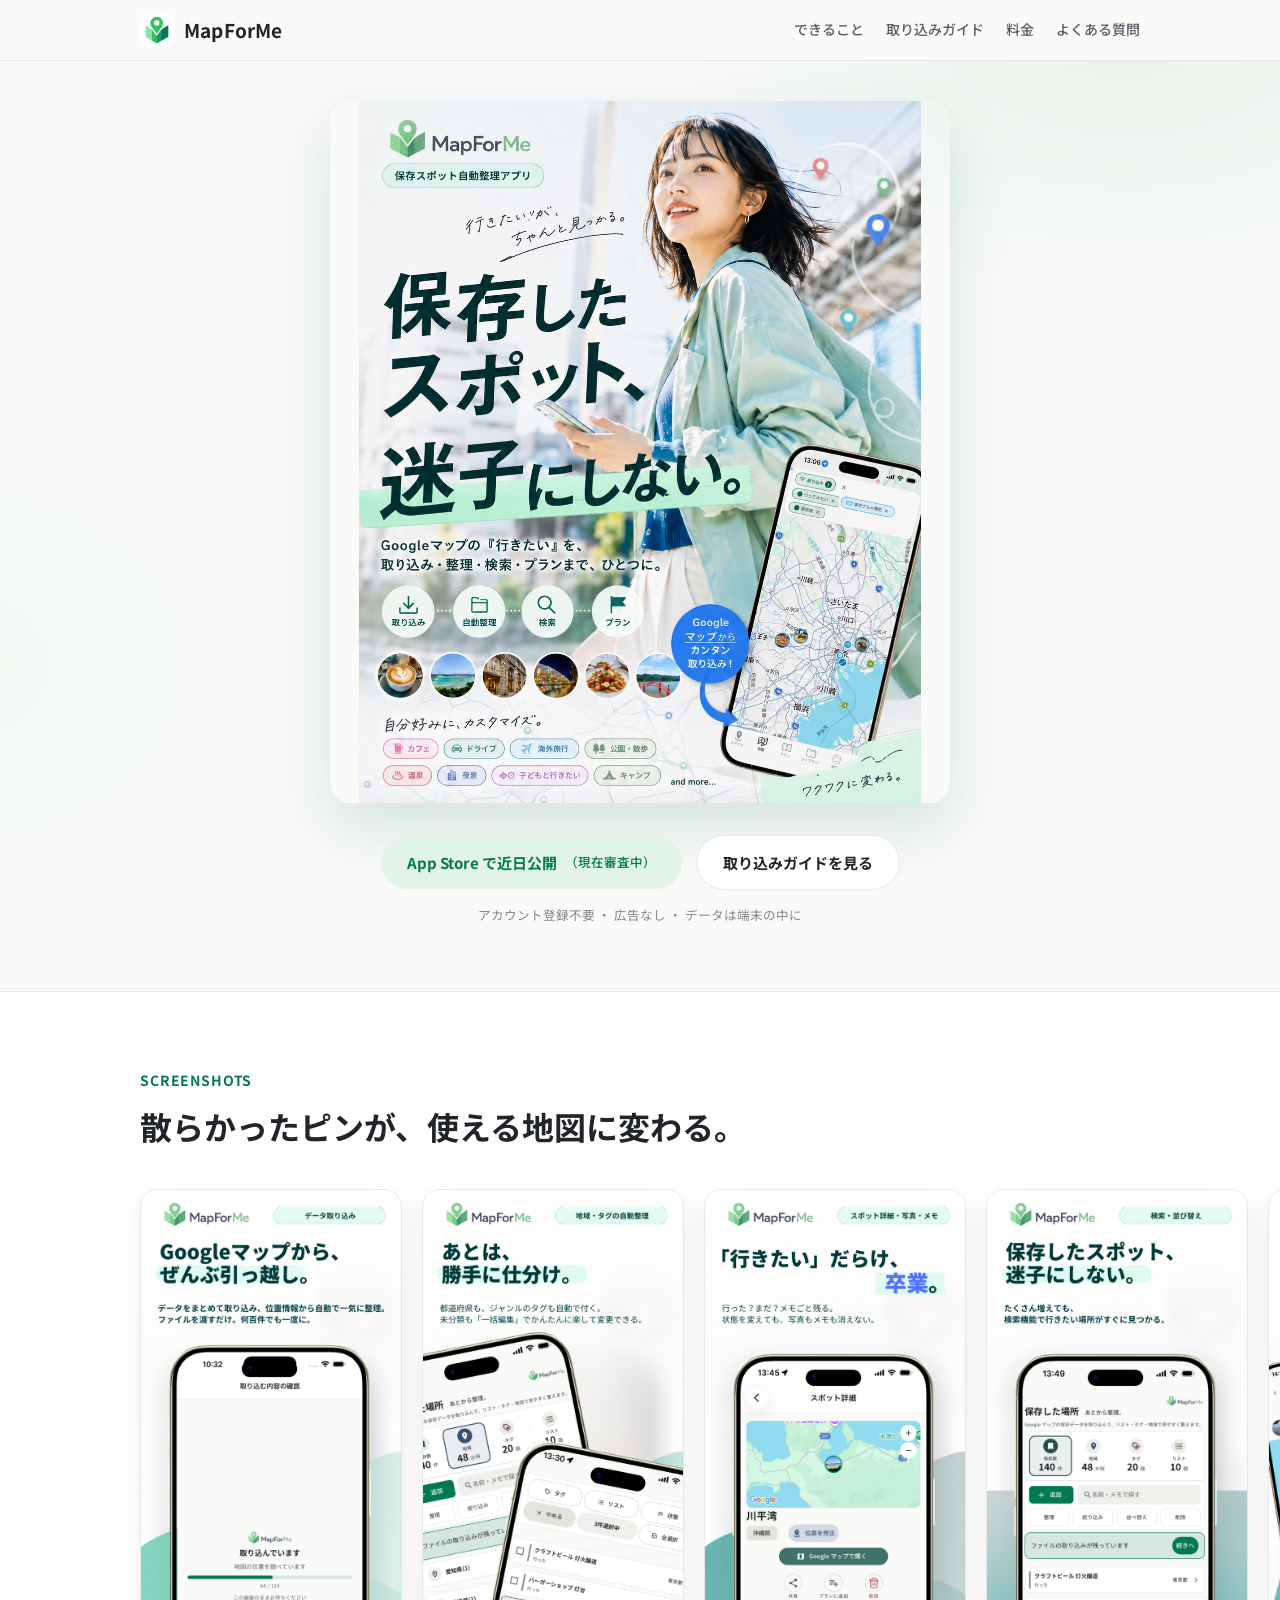
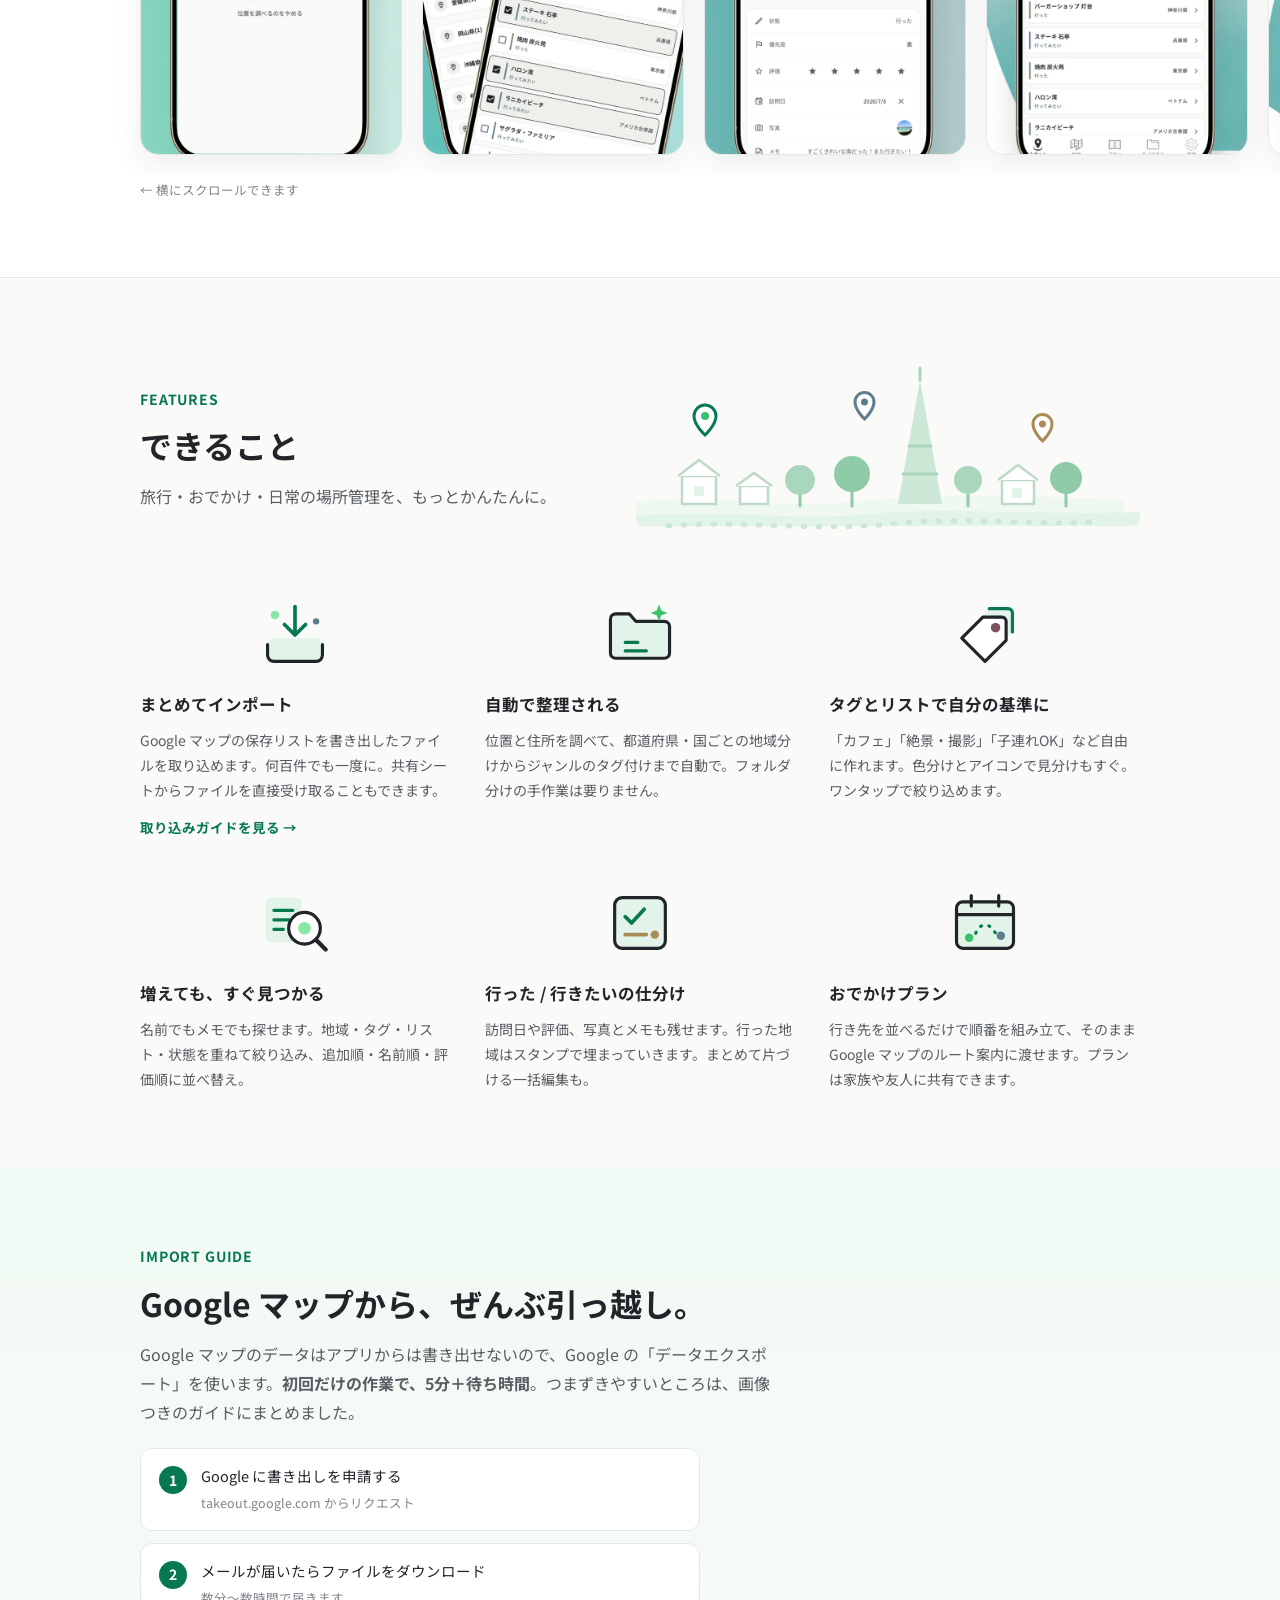
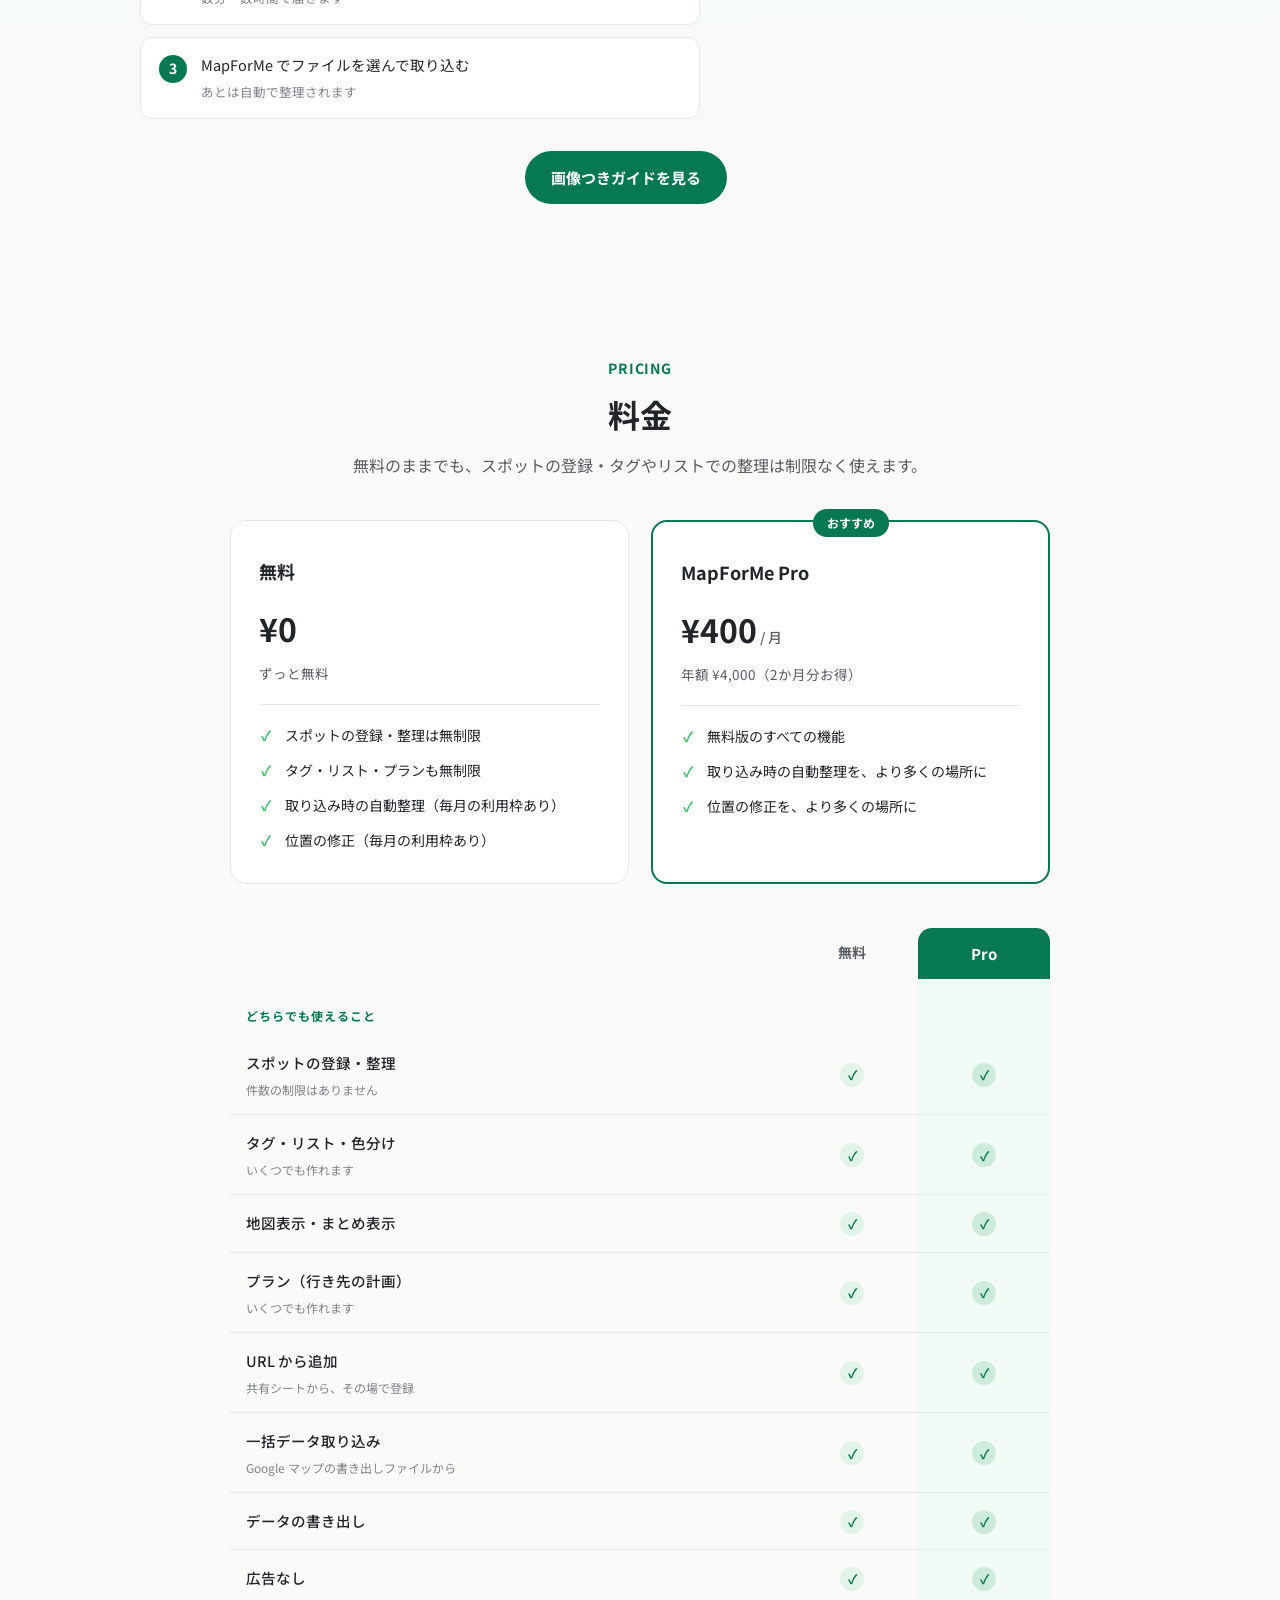
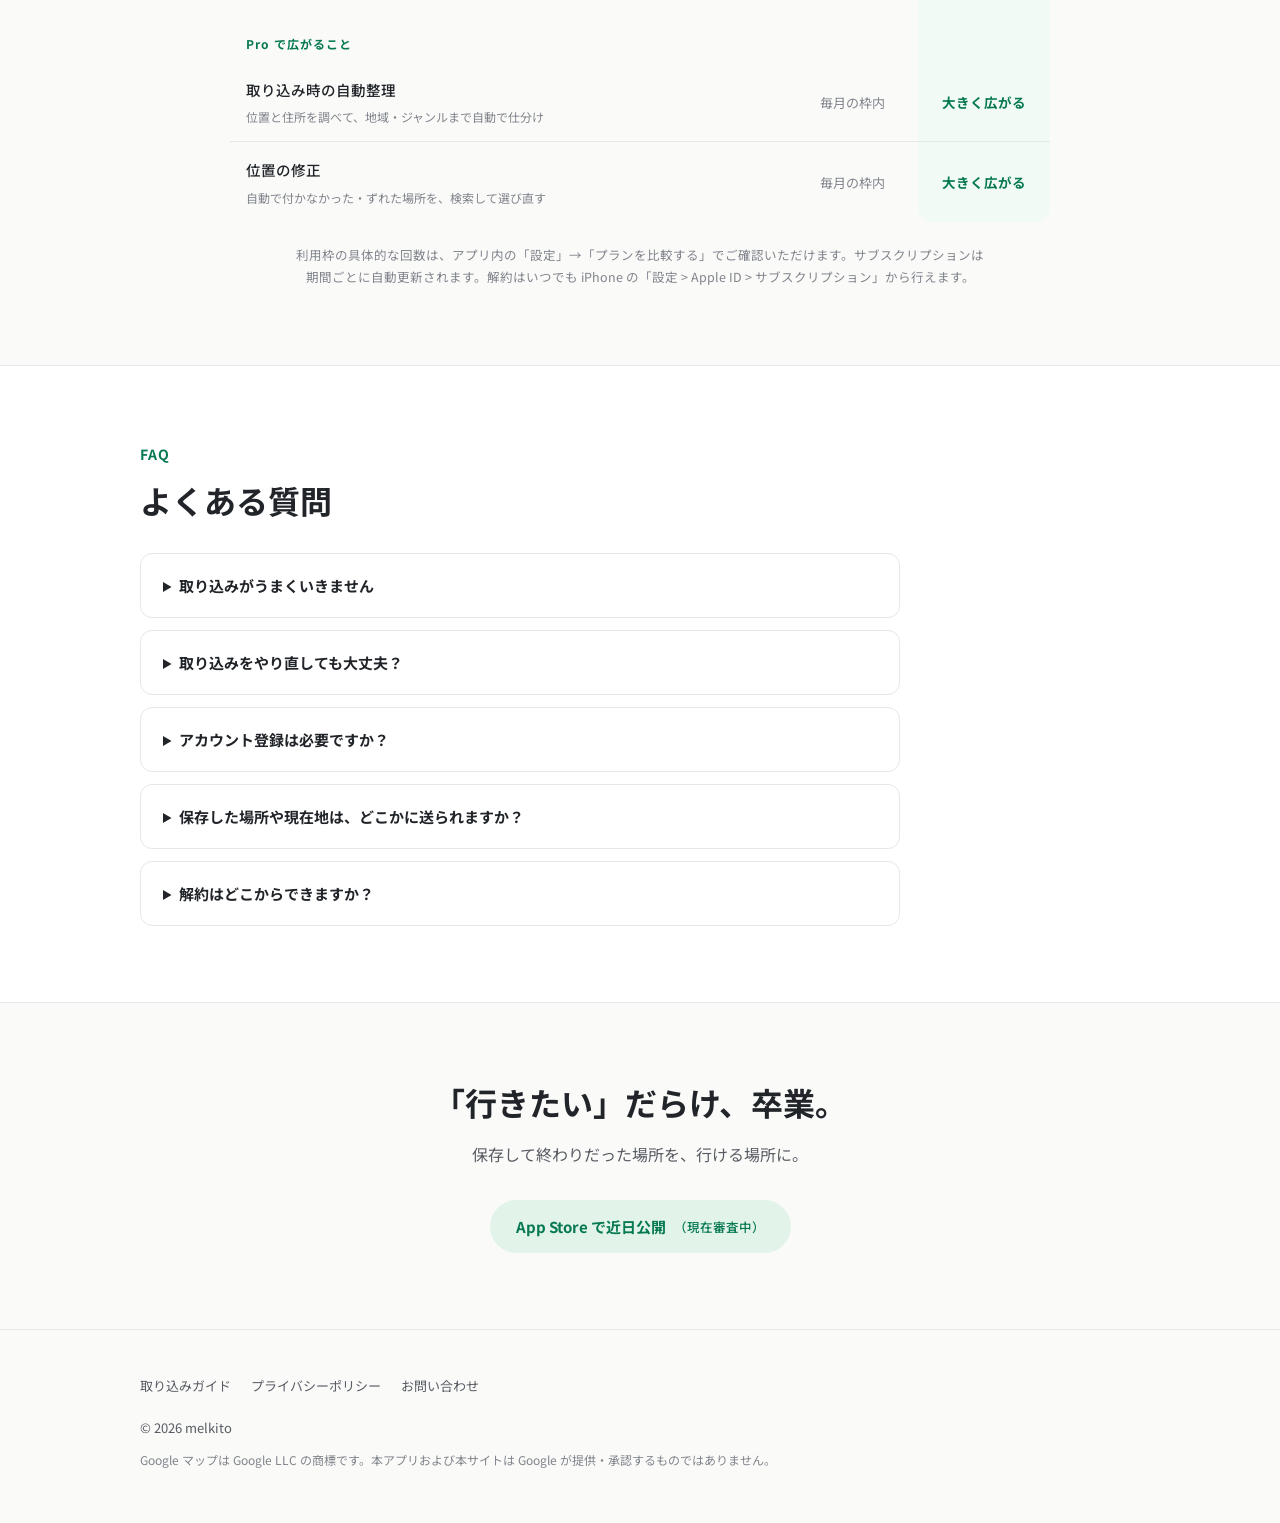
==== index.html @ be6f512c "MapForMe 紹介サイト初版（トップ+取り込みガイド） Co-Authored-By: Claude Opus 5 <noreply@anthropic.com>" ====
<!DOCTYPE html>
<html lang="ja">
<head>
<meta charset="utf-8">
<meta name="viewport" content="width=device-width, initial-scale=1">
<title>MapForMe - Google マップに保存した「行きたい場所」を、自分の台帳に</title>
<meta name="description" content="Google マップの保存データをまとめて取り込み、地域とタグで自動整理。増えすぎた「行きたい場所」を、自分のための場所台帳に。アカウント登録不要・広告なし。">
<meta property="og:title" content="MapForMe - 保存した場所を、あとから整理">
<meta property="og:description" content="Google マップの保存データをまとめて取り込み、地域とタグで自動整理。">
<meta property="og:type" content="website">
<meta property="og:image" content="https://kogiryu.github.io/mapforme-site/assets/img/poster.jpg">
<meta name="twitter:card" content="summary_large_image">
<link rel="icon" href="assets/img/favicon.png">
<link rel="preconnect" href="https://fonts.googleapis.com">
<link rel="preconnect" href="https://fonts.gstatic.com" crossorigin>
<link href="https://fonts.googleapis.com/css2?family=Noto+Sans+JP:wght@400;500;700&display=swap" rel="stylesheet">
<link rel="stylesheet" href="assets/css/site.css?v=2">
</head>
<body>

<header class="site-header">
  <div class="wrap">
    <a class="brand" href="./"><img src="assets/img/icon.png" alt="" width="34" height="34">MapForMe</a>
    <nav class="site-nav">
      <a href="#features">できること</a>
      <a href="guide/">取り込みガイド</a>
      <a href="#pricing">料金</a>
      <a href="#faq">よくある質問</a>
    </nav>
  </div>
</header>

<main>

<div class="hero">
  <div class="wrap">
    <h1 class="sr-only">MapForMe — 保存したスポット、迷子にしない。Google マップの「行きたい」を、取り込み・整理・検索・プランまで、ひとつに。</h1>
    <img class="poster" src="assets/img/poster.jpg" alt="MapForMe のキービジュアル。「保存したスポット、迷子にしない。」Google マップの『行きたい』を、取り込み・自動整理・検索・プランまでひとつに。" width="1122" height="1402" fetchpriority="high">
    <div class="hero-actions">
      <span class="btn btn-soon">App Store で近日公開<small>（現在審査中）</small></span>
      <a class="btn btn-ghost" href="guide/">取り込みガイドを見る</a>
    </div>
    <p class="hero-note">アカウント登録不要 ・ 広告なし ・ データは端末の中に</p>
  </div>
</div>

<section class="section-alt" id="screens">
  <div class="wrap">
    <p class="kicker">SCREENSHOTS</p>
    <h2>散らかったピンが、使える地図に変わる。</h2>
  </div>
  <div class="gallery">
      <img src="assets/img/screens/02.png" alt="Google マップからのデータ取り込み画面" width="640" height="1387" loading="lazy">
      <img src="assets/img/screens/03.png" alt="地域とタグの自動整理" width="640" height="1387" loading="lazy">
      <img src="assets/img/screens/04.png" alt="スポット詳細。写真とメモ" width="640" height="1387" loading="lazy">
      <img src="assets/img/screens/05.png" alt="検索と並び替え" width="640" height="1387" loading="lazy">
      <img src="assets/img/screens/06.png" alt="おでかけプラン" width="640" height="1387" loading="lazy">
      <img src="assets/img/screens/07.png" alt="タグとリストのライブラリ" width="640" height="1387" loading="lazy">
  </div>
  <p class="gallery-hint">← 横にスクロールできます</p>
</section>

<section id="features">
  <div class="wrap">
    <div class="features-head">
      <div>
        <p class="kicker">FEATURES</p>
        <h2>できること</h2>
        <p class="section-lead">旅行・おでかけ・日常の場所管理を、もっとかんたんに。</p>
      </div>
      <svg class="features-scene" viewBox="0 0 520 190" fill="none" aria-hidden="true">
        <!-- 地面。左右の端と底を閉じた「島」の形にして、四角い帯に見えないようにする -->
        <path d="M16 148C90 138 150 156 230 148s150-8 274-2v18q0 8-8 8H24q-8 0-8-8z" fill="#EFF7F1"/>
        <path d="M16 162c84-8 154 6 234-2s150 2 270-2v6q0 8-8 8H24q-8 0-8-8z" fill="#E2F4E9"/>
        <!-- 塔 -->
        <path d="M300 26l22 124h-44z" fill="#CDE7D6"/>
        <path d="M289 92h22M283 120h34" stroke="#A9D6BC" stroke-width="3" stroke-linecap="round"/>
        <path d="M300 26V14" stroke="#A9D6BC" stroke-width="3" stroke-linecap="round"/>
        <!-- 家 -->
        <g fill="#FFFFFF" stroke="#BFD9C8" stroke-width="2.5" stroke-linejoin="round">
          <path d="M62 122h34v28H62z"/><path d="M58 122l21-16 21 16"/>
          <path d="M120 132h28v18h-28z"/><path d="M116 132l18-13 18 13"/>
          <path d="M382 126h32v24h-32z"/><path d="M378 126l20-15 20 15"/>
        </g>
        <rect x="74" y="132" width="10" height="10" rx="1.5" fill="#E2F4E9"/>
        <rect x="392" y="134" width="10" height="10" rx="1.5" fill="#E2F4E9"/>
        <!-- 木 -->
        <g stroke="#8FCBA6" stroke-width="3" stroke-linecap="round">
          <path d="M180 152v-18M232 152v-22M348 152v-18M446 152v-20"/>
        </g>
        <circle cx="180" cy="126" r="15" fill="#A9D6BC"/>
        <circle cx="232" cy="120" r="18" fill="#8FCBA6"/>
        <circle cx="348" cy="126" r="14" fill="#A9D6BC"/>
        <circle cx="446" cy="124" r="16" fill="#8FCBA6"/>
        <!-- 道(手前の帯の上を走らせる) -->
        <path d="M48 172c78-6 148 6 222-2s142 2 202-2" stroke="#CDE7D6" stroke-width="5"
              stroke-linecap="round" stroke-dasharray="2 13"/>
        <!-- ピン -->
        <g stroke-width="3" fill="#fff">
          <path d="M96 62c0 9-11 19-11 19S74 71 74 62a11 11 0 0122 0z" stroke="#067952"/>
          <path d="M254 48c0 8-9.5 17-9.5 17S235 56 235 48a9.5 9.5 0 0119 0z" stroke="#5E7E8C"/>
          <path d="M432 70c0 8-9.5 17-9.5 17S413 78 413 70a9.5 9.5 0 0119 0z" stroke="#A98B57"/>
        </g>
        <circle cx="85" cy="62" r="4" fill="#39C266"/>
        <circle cx="244.5" cy="48" r="3.5" fill="#5E7E8C"/>
        <circle cx="422.5" cy="70" r="3.5" fill="#A98B57"/>
      </svg>
    </div>

    <div class="features">
      <a class="feature feature-link" href="guide/">
        <div class="art">
          <svg viewBox="0 0 72 72" fill="none" aria-hidden="true">
            <rect x="10" y="40" width="52" height="22" rx="6" fill="#E2F4E9"/>
            <path d="M10 46v10a6 6 0 006 6h40a6 6 0 006-6V46" stroke="#212429" stroke-width="3" stroke-linecap="round"/>
            <path d="M36 10v26" stroke="#067952" stroke-width="3.5" stroke-linecap="round"/>
            <path d="M26 27l10 10 10-10" stroke="#067952" stroke-width="3.5" stroke-linecap="round" stroke-linejoin="round"/>
            <circle cx="17" cy="18" r="4" fill="#88E7A7"/>
            <circle cx="56" cy="24" r="3" fill="#5E7E8C"/>
          </svg>
        </div>
        <h3>まとめてインポート</h3>
        <p>Google マップの保存リストを書き出したファイルを取り込めます。何百件でも一度に。共有シートからファイルを直接受け取ることもできます。</p>
        <span class="more">取り込みガイドを見る →</span>
      </a>

      <div class="feature">
        <div class="art">
          <svg viewBox="0 0 72 72" fill="none" aria-hidden="true">
            <path d="M8 22a5 5 0 015-5h13l6 7h27a5 5 0 015 5v25a5 5 0 01-5 5H13a5 5 0 01-5-5z" fill="#E2F4E9"/>
            <path d="M8 22a5 5 0 015-5h13l6 7h27a5 5 0 015 5v25a5 5 0 01-5 5H13a5 5 0 01-5-5z" stroke="#212429" stroke-width="3" stroke-linejoin="round"/>
            <path d="M22 44h12M22 52h20" stroke="#067952" stroke-width="3" stroke-linecap="round"/>
            <path d="M54 8l2.2 5.8L62 16l-5.8 2.2L54 24l-2.2-5.8L46 16l5.8-2.2z" fill="#39C266"/>
          </svg>
        </div>
        <h3>自動で整理される</h3>
        <p>位置と住所を調べて、都道府県・国ごとの地域分けからジャンルのタグ付けまで自動で。フォルダ分けの手作業は要りません。</p>
      </div>

      <div class="feature">
        <div class="art">
          <svg viewBox="0 0 72 72" fill="none" aria-hidden="true">
            <path d="M40 12h18a4 4 0 014 4v18L38 54 20 36z" fill="#E2F4E9"/>
            <path d="M34 20h18a4 4 0 014 4v18L36 62 14 40z" fill="#fff" stroke="#212429" stroke-width="3" stroke-linejoin="round"/>
            <circle cx="46" cy="30" r="4.5" fill="#7E4F5C"/>
            <path d="M40 12h18a4 4 0 014 4v18" stroke="#067952" stroke-width="3" stroke-linecap="round"/>
          </svg>
        </div>
        <h3>タグとリストで自分の基準に</h3>
        <p>「カフェ」「絶景・撮影」「子連れOK」など自由に作れます。色分けとアイコンで見分けもすぐ。ワンタップで絞り込めます。</p>
      </div>

      <div class="feature">
        <div class="art">
          <svg viewBox="0 0 72 72" fill="none" aria-hidden="true">
            <rect x="8" y="12" width="34" height="42" rx="5" fill="#E2F4E9"/>
            <path d="M16 24h18M16 33h14M16 42h9" stroke="#067952" stroke-width="3" stroke-linecap="round"/>
            <circle cx="45" cy="41" r="15" fill="#fff" stroke="#212429" stroke-width="3"/>
            <path d="M56 52l9 9" stroke="#212429" stroke-width="4" stroke-linecap="round"/>
            <circle cx="45" cy="41" r="6" fill="#88E7A7"/>
          </svg>
        </div>
        <h3>増えても、すぐ見つかる</h3>
        <p>名前でもメモでも探せます。地域・タグ・リスト・状態を重ねて絞り込み、追加順・名前順・評価順に並べ替え。</p>
      </div>

      <div class="feature">
        <div class="art">
          <svg viewBox="0 0 72 72" fill="none" aria-hidden="true">
            <rect x="12" y="12" width="48" height="48" rx="7" fill="#E2F4E9"/>
            <rect x="12" y="12" width="48" height="48" rx="7" stroke="#212429" stroke-width="3"/>
            <path d="M22 30l6 6 12-13" stroke="#067952" stroke-width="3.5" stroke-linecap="round" stroke-linejoin="round"/>
            <path d="M22 47h20" stroke="#A98B57" stroke-width="3.5" stroke-linecap="round"/>
            <circle cx="50" cy="47" r="4" fill="#A98B57"/>
          </svg>
        </div>
        <h3>行った / 行きたいの仕分け</h3>
        <p>訪問日や評価、写真とメモも残せます。行った地域はスタンプで埋まっていきます。まとめて片づける一括編集も。</p>
      </div>

      <div class="feature">
        <div class="art">
          <svg viewBox="0 0 72 72" fill="none" aria-hidden="true">
            <rect x="9" y="16" width="54" height="44" rx="6" fill="#E2F4E9"/>
            <rect x="9" y="16" width="54" height="44" rx="6" stroke="#212429" stroke-width="3"/>
            <path d="M9 28h54M23 10v10M49 10v10" stroke="#212429" stroke-width="3" stroke-linecap="round"/>
            <path d="M21 50c8 0 6-12 15-12s8 10 15 10" stroke="#067952" stroke-width="3"
                  stroke-linecap="round" stroke-dasharray="1 7"/>
            <circle cx="21" cy="50" r="4" fill="#39C266"/>
            <circle cx="51" cy="48" r="4" fill="#5E7E8C"/>
          </svg>
        </div>
        <h3>おでかけプラン</h3>
        <p>行き先を並べるだけで順番を組み立て、そのまま Google マップのルート案内に渡せます。プランは家族や友人に共有できます。</p>
      </div>
    </div>
  </div>
</section>

<section class="section-mint guide-band" id="import">
  <div class="wrap">
    <div>
      <p class="kicker">IMPORT GUIDE</p>
      <h2>Google マップから、ぜんぶ引っ越し。</h2>
      <p class="section-lead">Google マップのデータはアプリからは書き出せないので、Google の「データエクスポート」を使います。<strong>初回だけの作業で、5分＋待ち時間</strong>。つまずきやすいところは、画像つきのガイドにまとめました。</p>
      <div class="steps">
        <div class="step"><span class="step-no">1</span><p>Google に書き出しを申請する<br><small>takeout.google.com からリクエスト</small></p></div>
        <div class="step"><span class="step-no">2</span><p>メールが届いたらファイルをダウンロード<br><small>数分〜数時間で届きます</small></p></div>
        <div class="step"><span class="step-no">3</span><p>MapForMe でファイルを選んで取り込む<br><small>あとは自動で整理されます</small></p></div>
      </div>
      <div class="hero-actions">
        <a class="btn btn-primary" href="guide/">画像つきガイドを見る</a>
      </div>
    </div>
  </div>
</section>

<section id="pricing">
  <div class="wrap">
    <p class="kicker">PRICING</p>
    <h2>料金</h2>
    <p class="section-lead">無料のままでも、スポットの登録・タグやリストでの整理は制限なく使えます。</p>
    <div class="plans">
      <div class="plan">
        <h3>無料</h3>
        <p class="price">¥0</p>
        <p class="price-alt">ずっと無料</p>
        <ul>
          <li>スポットの登録・整理は無制限</li>
          <li>タグ・リスト・プランも無制限</li>
          <li>取り込み時の自動整理（毎月の利用枠あり）</li>
          <li>位置の修正（毎月の利用枠あり）</li>
        </ul>
      </div>
      <div class="plan pro">
        <span class="badge">おすすめ</span>
        <h3>MapForMe Pro</h3>
        <p class="price">¥400<small> / 月</small></p>
        <p class="price-alt">年額 ¥4,000（2か月分お得）</p>
        <ul>
          <li>無料版のすべての機能</li>
          <li>取り込み時の自動整理を、より多くの場所に</li>
          <li>位置の修正を、より多くの場所に</li>
        </ul>
      </div>
    </div>
    <div class="compare-wrap">
      <table class="compare">
        <thead>
          <tr>
            <th scope="col"><span class="sr-only">機能</span></th>
            <th scope="col">無料</th>
            <th scope="col" class="pro">Pro</th>
          </tr>
        </thead>
        <tbody>
          <tr class="group"><th scope="colgroup">どちらでも使えること</th><td></td><td class="pro"></td></tr>
          <tr>
            <th scope="row">スポットの登録・整理<small>件数の制限はありません</small></th>
            <td><span class="yes" role="img" aria-label="使える">✓</span></td>
            <td class="pro"><span class="yes" role="img" aria-label="使える">✓</span></td>
          </tr>
          <tr>
            <th scope="row">タグ・リスト・色分け<small>いくつでも作れます</small></th>
            <td><span class="yes" role="img" aria-label="使える">✓</span></td>
            <td class="pro"><span class="yes" role="img" aria-label="使える">✓</span></td>
          </tr>
          <tr>
            <th scope="row">地図表示・まとめ表示</th>
            <td><span class="yes" role="img" aria-label="使える">✓</span></td>
            <td class="pro"><span class="yes" role="img" aria-label="使える">✓</span></td>
          </tr>
          <tr>
            <th scope="row">プラン（行き先の計画）<small>いくつでも作れます</small></th>
            <td><span class="yes" role="img" aria-label="使える">✓</span></td>
            <td class="pro"><span class="yes" role="img" aria-label="使える">✓</span></td>
          </tr>
          <tr>
            <th scope="row">URL から追加<small>共有シートから、その場で登録</small></th>
            <td><span class="yes" role="img" aria-label="使える">✓</span></td>
            <td class="pro"><span class="yes" role="img" aria-label="使える">✓</span></td>
          </tr>
          <tr>
            <th scope="row">一括データ取り込み<small>Google マップの書き出しファイルから</small></th>
            <td><span class="yes" role="img" aria-label="使える">✓</span></td>
            <td class="pro"><span class="yes" role="img" aria-label="使える">✓</span></td>
          </tr>
          <tr>
            <th scope="row">データの書き出し</th>
            <td><span class="yes" role="img" aria-label="使える">✓</span></td>
            <td class="pro"><span class="yes" role="img" aria-label="使える">✓</span></td>
          </tr>
          <tr>
            <th scope="row">広告なし</th>
            <td><span class="yes" role="img" aria-label="使える">✓</span></td>
            <td class="pro"><span class="yes" role="img" aria-label="使える">✓</span></td>
          </tr>

          <tr class="group"><th scope="colgroup">Pro で広がること</th><td></td><td class="pro"></td></tr>
          <tr>
            <th scope="row">取り込み時の自動整理<small>位置と住所を調べて、地域・ジャンルまで自動で仕分け</small></th>
            <td><span class="lim">毎月の枠内</span></td>
            <td class="pro"><span class="up">大きく広がる</span></td>
          </tr>
          <tr>
            <th scope="row">位置の修正<small>自動で付かなかった・ずれた場所を、検索して選び直す</small></th>
            <td><span class="lim">毎月の枠内</span></td>
            <td class="pro"><span class="up">大きく広がる</span></td>
          </tr>
        </tbody>
      </table>
    </div>
    <p class="plan-note">利用枠の具体的な回数は、アプリ内の「設定」→「プランを比較する」でご確認いただけます。サブスクリプションは期間ごとに自動更新されます。解約はいつでも iPhone の「設定 &gt; Apple ID &gt; サブスクリプション」から行えます。</p>
  </div>
</section>

<section class="section-alt" id="faq">
  <div class="wrap">
    <p class="kicker">FAQ</p>
    <h2>よくある質問</h2>
    <div class="faq">
      <details>
        <summary>取り込みがうまくいきません</summary>
        <p>いちばん多いのは「ダウンロードしたファイルが見つからない」ケースです。ファイル選択画面の「検索」に <strong>takeout</strong> と入力すると、保存場所をまたいで見つけられます。手順の全体は<a href="guide/">画像つきガイド</a>にまとめています。</p>
      </details>
      <details>
        <summary>取り込みをやり直しても大丈夫？</summary>
        <p>大丈夫です。取り込むとき、リストごとに「リスト / タグ / スポットのみ / 取り込まない」を選べます。すでに MapForMe で整理した内容は消えません。何度やり直しても問題ありません。</p>
      </details>
      <details>
        <summary>アカウント登録は必要ですか？</summary>
        <p>不要です。データはすべて端末の中に保存されます。書き出し（バックアップ）もいつでもできます。広告も表示しません。</p>
      </details>
      <details>
        <summary>保存した場所や現在地は、どこかに送られますか？</summary>
        <p>登録した場所の名称・住所・座標、写真、メモ、GPS の現在地が開発者のサーバーに送られることはありません。詳しくは<a href="https://kogiryu.github.io/mapforme-legal/privacy">プライバシーポリシー</a>をご覧ください。</p>
      </details>
      <details>
        <summary>解約はどこからできますか？</summary>
        <p>iPhone の「設定 &gt; Apple ID &gt; サブスクリプション」からいつでも解約できます。</p>
      </details>
    </div>
  </div>
</section>

<section class="closing">
  <div class="wrap">
    <h2>「行きたい」だらけ、卒業。</h2>
    <p class="section-lead" style="margin-inline:auto">保存して終わりだった場所を、行ける場所に。</p>
    <div class="hero-actions">
      <span class="btn btn-soon">App Store で近日公開<small>（現在審査中）</small></span>
    </div>
  </div>
</section>

</main>

<footer class="site-footer">
  <div class="wrap">
    <div class="footer-links">
      <a href="guide/">取り込みガイド</a>
      <a href="https://kogiryu.github.io/mapforme-legal/privacy">プライバシーポリシー</a>
      <a href="mailto:melkito.works@gmail.com">お問い合わせ</a>
    </div>
    <p>© 2026 melkito</p>
    <p class="trademark">Google マップは Google LLC の商標です。本アプリおよび本サイトは Google が提供・承認するものではありません。</p>
  </div>
</footer>

</body>
</html>
---- assets/css/site.css ----
/* MapForMe LP — ミント×グラファイト(LPフレーム準拠)
   参照トークン: MapForMe/src/theme/tokens.ts(brand.green / palette.graphite / palette.birch) */

:root {
  --green-dark: #067952;  /* 白文字が乗る唯一の緑 */
  --green: #39C266;       /* ロゴのピン。アクセント用 */
  --green-light: #88E7A7;
  --mint-50: #F1FAF4;
  --mint-100: #E2F4E9;
  --ink: #212429;         /* graphite 800 */
  --ink-2: #585C63;       /* graphite 500 */
  --ink-3: #80848B;       /* graphite 400 */
  --paper: #FAFAF9;       /* birch 50 */
  --surface: #FFFFFF;
  --border: #E6E7E9;      /* graphite 100 */
  --radius: 16px;
  --radius-sm: 12px;
  --maxw: 1040px;
}

* { margin: 0; padding: 0; box-sizing: border-box; }

html { scroll-behavior: smooth; }

body {
  font-family: 'Noto Sans JP', system-ui, -apple-system, sans-serif;
  color: var(--ink);
  background: var(--paper);
  line-height: 1.8;
  font-size: 16px;
  -webkit-font-smoothing: antialiased;
}

/* height は必ず auto。HTML の height 属性(CLS 対策で付けている)が
   presentational hint として効いてしまい、縦に伸びるのを防ぐ。 */
img { max-width: 100%; height: auto; display: block; }

a { color: var(--green-dark); }

.wrap { max-width: var(--maxw); margin: 0 auto; padding: 0 20px; }

/* ---------- header ---------- */
.site-header {
  position: sticky; top: 0; z-index: 10;
  background: rgba(250, 250, 249, 0.92);
  backdrop-filter: blur(8px);
  border-bottom: 1px solid var(--border);
}
.site-header .wrap {
  display: flex; align-items: center; gap: 12px;
  height: 60px;
}
.brand {
  display: flex; align-items: center; gap: 10px;
  font-weight: 700; font-size: 19px; color: var(--ink);
  text-decoration: none; letter-spacing: 0.01em;
}
.brand img { width: 34px; height: 34px; border-radius: 9px; }
.site-nav { margin-left: auto; display: flex; align-items: center; gap: 22px; }
.site-nav a {
  color: var(--ink-2); text-decoration: none; font-size: 14px; font-weight: 500;
}
.site-nav a:hover { color: var(--ink); }
.site-nav .cta { color: #fff; }

/* ---------- buttons ---------- */
.btn {
  display: inline-flex; align-items: center; justify-content: center; gap: 8px;
  padding: 13px 26px; border-radius: 999px;
  font-weight: 700; font-size: 15px; text-decoration: none;
  transition: opacity 0.15s;
}
.btn:hover { opacity: 0.88; }
.btn-primary { background: var(--green-dark); color: #fff; }
.btn-ghost {
  background: var(--surface); color: var(--ink);
  border: 1px solid var(--border);
}
.btn-soon {
  background: var(--mint-100); color: var(--green-dark);
  cursor: default; pointer-events: none;
}
.btn-soon small { font-weight: 500; }

/* 見出しを画像に焼き込んでいる分、テキストの h1 は読み上げ・検索向けに残す */
.sr-only {
  position: absolute; width: 1px; height: 1px;
  padding: 0; margin: -1px; overflow: hidden;
  clip: rect(0 0 0 0); white-space: nowrap; border: 0;
}

/* ---------- hero ---------- */
.hero {
  background:
    radial-gradient(640px 420px at 88% -60px, var(--mint-100), transparent 70%),
    radial-gradient(520px 380px at -60px 65%, var(--mint-50), transparent 70%),
    var(--paper);
  padding: 40px 0 64px;
  overflow: hidden;
  text-align: center;
}
/* キービジュアルは見出し・機能・タグまで焼き込んだ1枚もの。
   文字が読める大きさを保ちたいので、幅ではなく高さ側で頭打ちにする。 */
.hero .poster {
  width: 100%; max-width: 620px;
  max-height: min(78vh, 780px);
  height: auto; object-fit: contain;
  margin: 0 auto;
  border-radius: 20px;
  box-shadow: 0 24px 60px rgba(6, 121, 82, 0.16);
}
.hero-actions { margin-top: 32px; display: flex; gap: 14px; flex-wrap: wrap; align-items: center; justify-content: center; }
.hero-note { margin-top: 14px; font-size: 12.5px; color: var(--ink-3); }
.hero-lead { margin-top: 20px; color: var(--ink-2); font-size: 16px; }

/* ---------- sections ---------- */
section { padding: 76px 0; }
.section-alt { background: var(--surface); border-top: 1px solid var(--border); border-bottom: 1px solid var(--border); }
.section-mint { background: linear-gradient(180deg, var(--mint-50), var(--paper)); }

.kicker {
  color: var(--green-dark); font-weight: 700; font-size: 14px;
  letter-spacing: 0.06em; margin-bottom: 10px;
}
h2 { font-size: clamp(24px, 3.6vw, 32px); line-height: 1.45; font-weight: 700; }
.section-lead { margin-top: 14px; color: var(--ink-2); max-width: 640px; }

/* ---------- gallery ----------
   横スクロールのカルーセル。左端は本文カラムに揃え、右端は画面外へ流して
   「まだ続きがある」ことを見せる(padding-inline で本文カラム位置を計算)。 */
.gallery {
  margin-top: 34px;
  display: flex; gap: 20px;
  overflow-x: auto;
  scroll-snap-type: x mandatory;
  -webkit-overflow-scrolling: touch;
  padding: 6px calc(max(20px, (100% - var(--maxw)) / 2 + 20px)) 20px;
  scroll-padding-inline: calc(max(20px, (100% - var(--maxw)) / 2 + 20px));
}
.gallery::-webkit-scrollbar { height: 8px; }
.gallery::-webkit-scrollbar-track { background: transparent; }
.gallery::-webkit-scrollbar-thumb { background: var(--border); border-radius: 4px; }
.gallery::-webkit-scrollbar-thumb:hover { background: var(--ink-3); }
.gallery img {
  flex: 0 0 auto; width: 262px;
  scroll-snap-align: start;
  border-radius: 18px;
  border: 1px solid var(--border);
  box-shadow: 0 10px 28px rgba(33, 36, 41, 0.08);
}
.gallery-hint {
  margin-top: 4px;
  padding-inline: calc(max(20px, (100% - var(--maxw)) / 2 + 20px));
  font-size: 12.5px; color: var(--ink-3);
}

/* ---------- feature grid ----------
   カード(枠+影)をやめ、イラストを主役にした軽い面で並べる。
   イラストは外部画像ではなくインライン SVG —— ブランド配色をそのまま使え、
   拡大しても崩れず、読み込みも増えないため。 */
.features-head {
  display: grid; grid-template-columns: 0.9fr 1.1fr;
  gap: 32px; align-items: center;
}
.features-scene { width: 100%; max-width: 520px; margin-left: auto; }

.features {
  margin-top: 52px;
  display: grid; grid-template-columns: repeat(3, 1fr); gap: 44px 34px;
}
.feature { background: none; border: 0; padding: 0; }
.feature .art { width: 76px; height: 76px; margin: 0 auto 18px; }
.feature .art svg { width: 100%; height: 100%; }
.feature h3 { font-size: 16.5px; font-weight: 700; margin-bottom: 8px; }
.feature p { font-size: 14px; color: var(--ink-2); }
/* 詳細ページがあるのは取り込みガイドだけ。リンクになっている枠だけ見た目を変える */
.feature-link { display: block; text-decoration: none; color: inherit; }
.feature-link .art { transition: transform 0.15s; }
.feature-link:hover .art { transform: translateY(-3px); }
.feature-link:hover .more { text-decoration: underline; }
.feature-link .more {
  display: inline-block; margin-top: 12px;
  color: var(--green-dark); font-size: 13.5px; font-weight: 700;
}

/* ---------- guide band ---------- */
.guide-band .wrap {
  display: grid; grid-template-columns: 1fr auto; gap: 28px; align-items: center;
}
.guide-band .steps {
  margin-top: 22px; display: grid; gap: 12px; max-width: 560px;
}
.guide-band .step {
  display: flex; gap: 14px; align-items: flex-start;
  background: var(--surface); border: 1px solid var(--border);
  border-radius: var(--radius-sm); padding: 14px 18px;
}
.step-no {
  flex: 0 0 auto;
  width: 28px; height: 28px; border-radius: 50%;
  background: var(--green-dark); color: #fff;
  font-size: 14px; font-weight: 700;
  display: flex; align-items: center; justify-content: center;
  margin-top: 3px;
}
.guide-band .step p { font-size: 14.5px; }
.guide-band .step small { color: var(--ink-3); font-size: 12.5px; }

/* ---------- guide page ---------- */
.page-hero { padding: 56px 0 40px; }
.page-hero h1 { font-size: clamp(27px, 4.2vw, 38px); line-height: 1.4; }
.breadcrumb { font-size: 13px; margin-bottom: 16px; }
.breadcrumb a { text-decoration: none; }

.gstep { padding: 44px 0; border-top: 1px solid var(--border); }
.gstep .wrap {
  display: grid; grid-template-columns: 1fr 340px; gap: 44px; align-items: start;
}
.gstep-label {
  display: inline-flex; align-items: center; gap: 10px;
  color: var(--green-dark); font-weight: 700; font-size: 14px;
  margin-bottom: 8px;
}
.gstep h2 { font-size: 24px; }
.gstep ol { margin: 18px 0 0 4px; list-style: none; display: grid; gap: 12px; }
.gstep ol li {
  display: flex; gap: 12px; font-size: 15px;
}
.gstep ol .n {
  flex: 0 0 auto;
  width: 26px; height: 26px; border-radius: 50%;
  background: var(--mint-100); color: var(--green-dark);
  font-size: 13.5px; font-weight: 700;
  display: flex; align-items: center; justify-content: center;
  margin-top: 4px;
}
.gstep .shot img {
  border-radius: 18px; border: 1px solid var(--border);
  box-shadow: 0 12px 32px rgba(33, 36, 41, 0.08);
}
.note {
  margin-top: 18px;
  background: var(--mint-50);
  border: 1px solid var(--mint-100);
  border-radius: var(--radius-sm);
  padding: 14px 18px;
  font-size: 14px; color: var(--ink-2);
}
.note strong { color: var(--green-dark); }

.cards { margin-top: 30px; display: grid; grid-template-columns: repeat(3, 1fr); gap: 18px; }
.card {
  background: var(--surface); border: 1px solid var(--border);
  border-radius: var(--radius); padding: 22px;
}
.card .tag {
  display: inline-block; background: var(--mint-100); color: var(--green-dark);
  font-size: 12px; font-weight: 700; padding: 3px 12px; border-radius: 999px;
  margin-bottom: 10px;
}
.card h3 { font-size: 16px; margin-bottom: 4px; }
.card .who { font-size: 12.5px; color: var(--ink-3); margin-bottom: 10px; }
.card p { font-size: 14px; color: var(--ink-2); }

/* ---------- pricing ----------
   料金表は左右対称に読ませたいので、このセクションだけ中央寄せにする
   (末尾の closing も中央寄せなので浮かない)。 */
#pricing .wrap { text-align: center; }
#pricing .section-lead { margin-inline: auto; }
.plans {
  margin: 40px auto 0; max-width: 820px;
  display: grid; grid-template-columns: 1fr 1fr; gap: 22px;
  align-items: stretch;
}
.plan {
  background: var(--surface); border: 1px solid var(--border);
  border-radius: var(--radius); padding: 34px 28px 30px;
  display: flex; flex-direction: column; text-align: left;
}
.plan.pro { border: 2px solid var(--green-dark); position: relative; }
.plan .badge {
  position: absolute; top: -13px; left: 50%; transform: translateX(-50%);
  white-space: nowrap;
  background: var(--green-dark); color: #fff;
  font-size: 12px; font-weight: 700; padding: 3px 14px; border-radius: 999px;
}
.plan h3 { font-size: 18px; }
.price { margin: 12px 0 4px; font-size: 32px; font-weight: 700; }
.price small { font-size: 14px; font-weight: 500; color: var(--ink-2); }
.price-alt { font-size: 13.5px; color: var(--ink-2); min-height: 22px; }
/* 項目数が違っても両カードの下端が揃うように、リストで余りを吸収する */
.plan ul {
  list-style: none; margin-top: 18px; padding-top: 18px;
  border-top: 1px solid var(--border);
  display: grid; gap: 10px; align-content: start; flex: 1;
}
.plan li { font-size: 14px; padding-left: 26px; position: relative; }
.plan li::before {
  content: '✓'; position: absolute; left: 2px;
  color: var(--green); font-weight: 700;
}
.plan-note { margin: 22px auto 0; font-size: 12.5px; color: var(--ink-3); max-width: 700px; }

/* ---------- 比較表 ----------
   ・両プラン同じ項目は文字を並べず ✓ に統一し、差がある2行だけ文字にする
     (「制限なし」を8回並べると差分が埋もれるため)
   ・Pro 列は濃い緑のヘッダ＋淡いミントで1枚のカードに見せ、視線を集める
   ・Pro の月間上限の具体的な回数は書かない(アプリ内の「プランを比較する」に集約) */
/* 上のプランカード(.plans)と左右の位置を揃える */
.compare-wrap { margin: 44px auto 0; max-width: 820px; }
.compare {
  width: 100%;
  border-collapse: separate; border-spacing: 0;
  text-align: left;
}
.compare thead th {
  font-size: 14px; font-weight: 700;
  padding: 0 16px 14px;
  vertical-align: bottom;
  color: var(--ink-2);
}
.compare thead th:not(:first-child) { text-align: center; width: 132px; }
.compare thead th.pro {
  color: #fff; background: var(--green-dark);
  border-radius: 14px 14px 0 0;
  padding: 12px 16px;
  font-size: 15px;
}

.compare tbody th, .compare tbody td {
  padding: 15px 16px;
  border-top: 1px solid var(--border);
  font-size: 14.5px; font-weight: 500;
  vertical-align: middle;
}
.compare tbody td { text-align: center; }
/* Pro 列は上下でつながった1枚の面に見せる(区切り線もミントに寄せる) */
.compare .pro { background: var(--mint-50); border-top-color: #DCEFE3; }
.compare tbody tr:last-child .pro { border-radius: 0 0 14px 14px; }

.compare tbody th small {
  display: block; margin-top: 4px;
  font-size: 12px; color: var(--ink-3); font-weight: 400; line-height: 1.6;
}

/* グループ見出しの行。colspan を使わず3セルに分けることで Pro 列の面が途切れない */
.compare .group th, .compare .group td {
  padding-top: 26px; padding-bottom: 8px;
  border-top: 0;
}
.compare .group th {
  font-size: 12px; font-weight: 700; letter-spacing: 0.08em;
  color: var(--green-dark);
}
.compare .group + tr th, .compare .group + tr td { border-top: 0; }

.compare .yes {
  display: inline-flex; align-items: center; justify-content: center;
  width: 24px; height: 24px; border-radius: 50%;
  background: var(--mint-100); color: var(--green-dark);
  font-size: 13px; font-weight: 700;
}
.compare .pro .yes { background: #CDEBD9; }
.compare .lim { color: var(--ink-3); font-size: 13px; font-weight: 400; }
.compare .up { color: var(--green-dark); font-weight: 700; font-size: 13.5px; }
.compare-hint { display: none; }

/* ---------- FAQ ---------- */
.faq { margin-top: 30px; max-width: 760px; display: grid; gap: 12px; }
details {
  background: var(--surface); border: 1px solid var(--border);
  border-radius: var(--radius-sm); padding: 18px 22px;
}
summary { cursor: pointer; font-weight: 700; font-size: 15px; }
details p { margin-top: 12px; font-size: 14.5px; color: var(--ink-2); }

/* ---------- closing ---------- */
.closing { text-align: center; }
.closing .hero-actions { justify-content: center; }

/* ---------- footer ---------- */
.site-footer {
  border-top: 1px solid var(--border);
  padding: 44px 0 52px;
  font-size: 13px; color: var(--ink-2);
}
.footer-links { display: flex; gap: 20px; flex-wrap: wrap; margin-bottom: 18px; }
.footer-links a { color: var(--ink-2); text-decoration: none; }
.footer-links a:hover { color: var(--ink); }
.trademark { color: var(--ink-3); font-size: 12px; margin-top: 10px; }

/* ---------- responsive ---------- */
@media (max-width: 1000px) {
  .features { grid-template-columns: repeat(2, 1fr); }
  .features-head { grid-template-columns: 1fr; gap: 20px; }
  .features-scene { margin-inline: auto; max-width: 460px; }
}

@media (max-width: 820px) {
  section { padding: 56px 0; }
  .hero { padding: 24px 0 48px; }
  .hero .wrap { padding: 0 14px; }
  .hero .poster { max-height: none; border-radius: 16px; }
  .site-nav a:not(.cta) { display: none; }
  /* 1列にすると縦に伸びすぎるので、モバイルはイラストを小さくして2列を保つ */
  .features { grid-template-columns: repeat(2, 1fr); gap: 34px 20px; }
  .feature .art { width: 58px; height: 58px; margin-bottom: 12px; }
  .feature h3 { font-size: 15px; }
  .feature p { font-size: 13px; }
  .features-scene { max-width: 340px; }
  .cards { grid-template-columns: 1fr; }
  .plans { grid-template-columns: 1fr; gap: 30px; }
  .guide-band .wrap { grid-template-columns: 1fr; }
  .gstep .wrap { grid-template-columns: 1fr; }
  .gstep .shot { max-width: 320px; }

  .gallery { gap: 16px; padding: 6px 20px 18px; scroll-padding-inline: 20px; }
  .gallery img { width: 232px; }

  /* 横スクロールにすると Pro 列(いちばん見せたい列)が画面外に出るため、
     スクロールさせずに詰めて両列を必ず見せる。 */
  .compare-wrap { margin-top: 34px; }
  .compare thead th { font-size: 13px; padding: 0 8px 10px; }
  /* 「大きく広がる」が折り返さない幅を確保する(6字 × 12px + 左右padding) */
  .compare thead th:not(:first-child) { width: 92px; }
  .compare thead th.pro { padding: 10px 6px; font-size: 14px; }
  .compare tbody th { font-size: 13px; padding: 13px 8px 13px 2px; }
  .compare tbody td { padding: 13px 6px; }
  .compare tbody th small { font-size: 11.5px; }
  .compare .up, .compare .lim { font-size: 12px; white-space: nowrap; }
  .compare .group th, .compare .group td { padding-top: 22px; }
  .compare .group th { padding-left: 2px; }
}
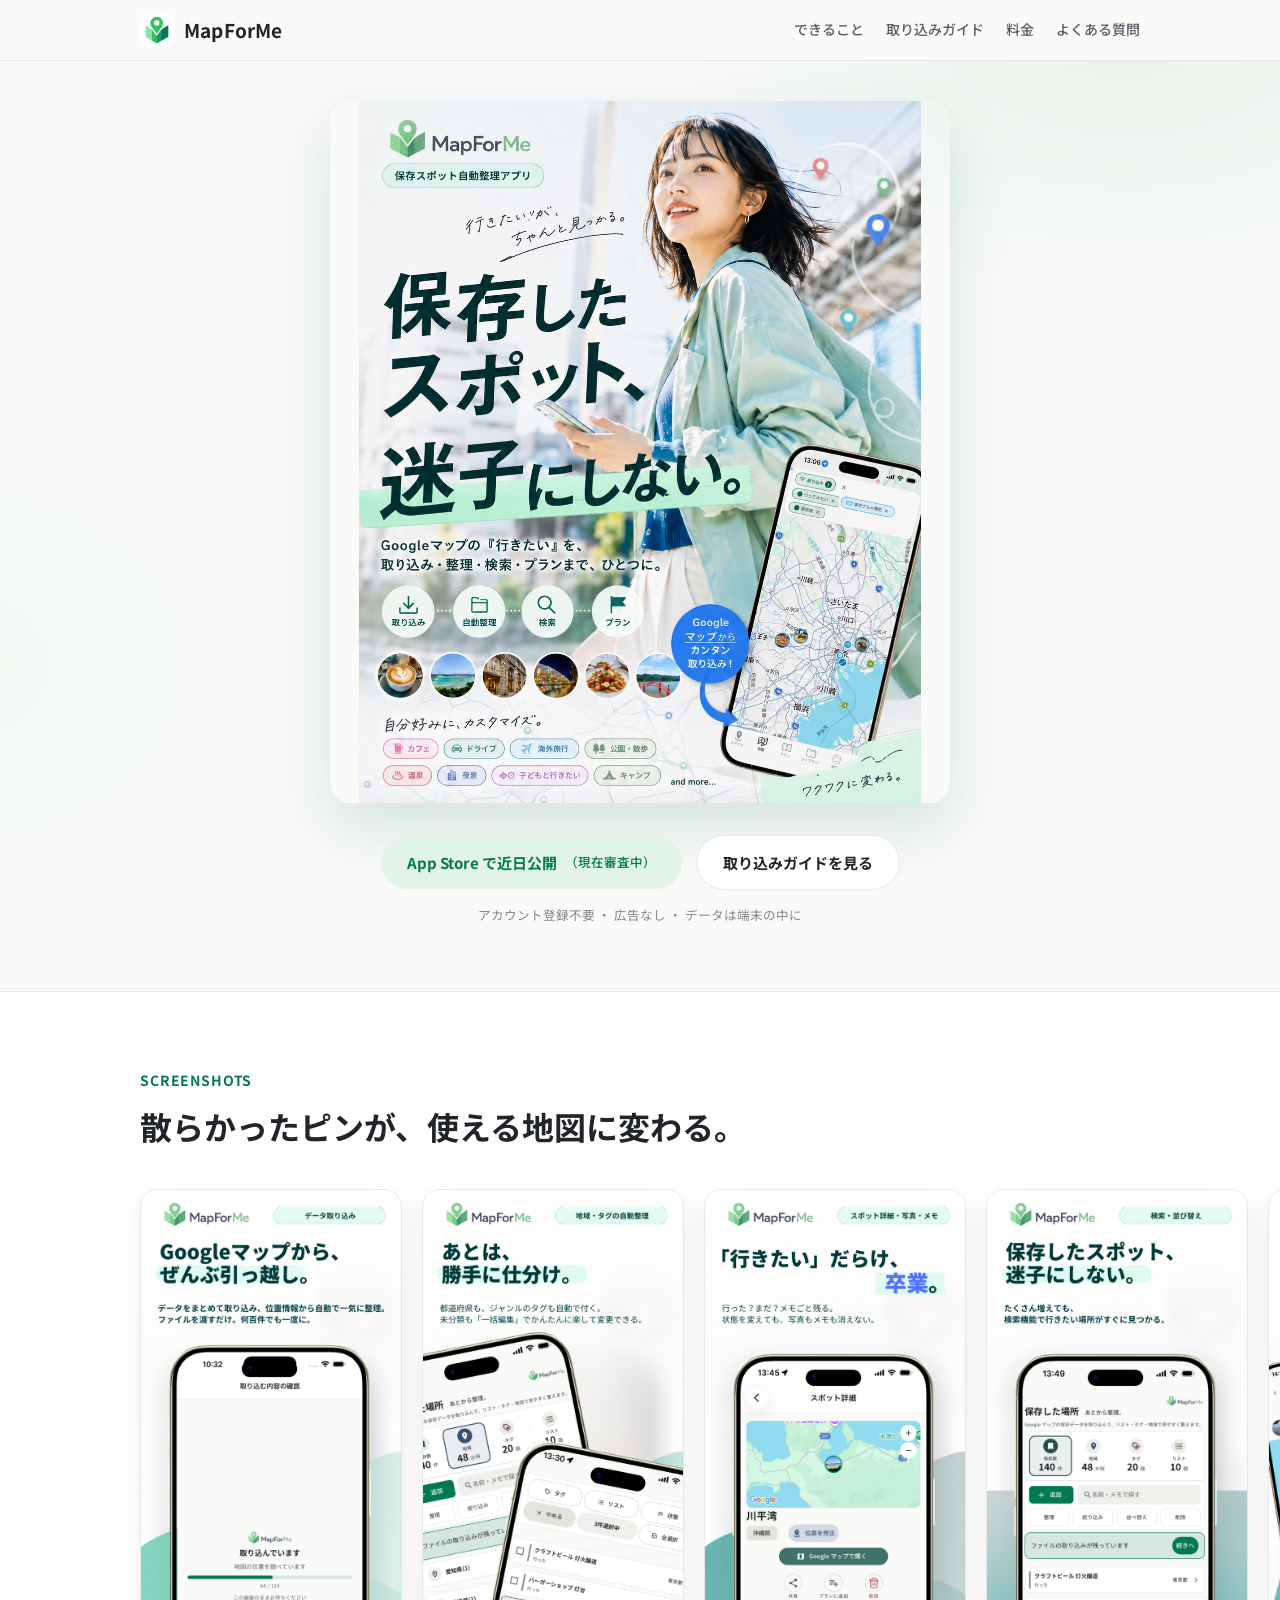
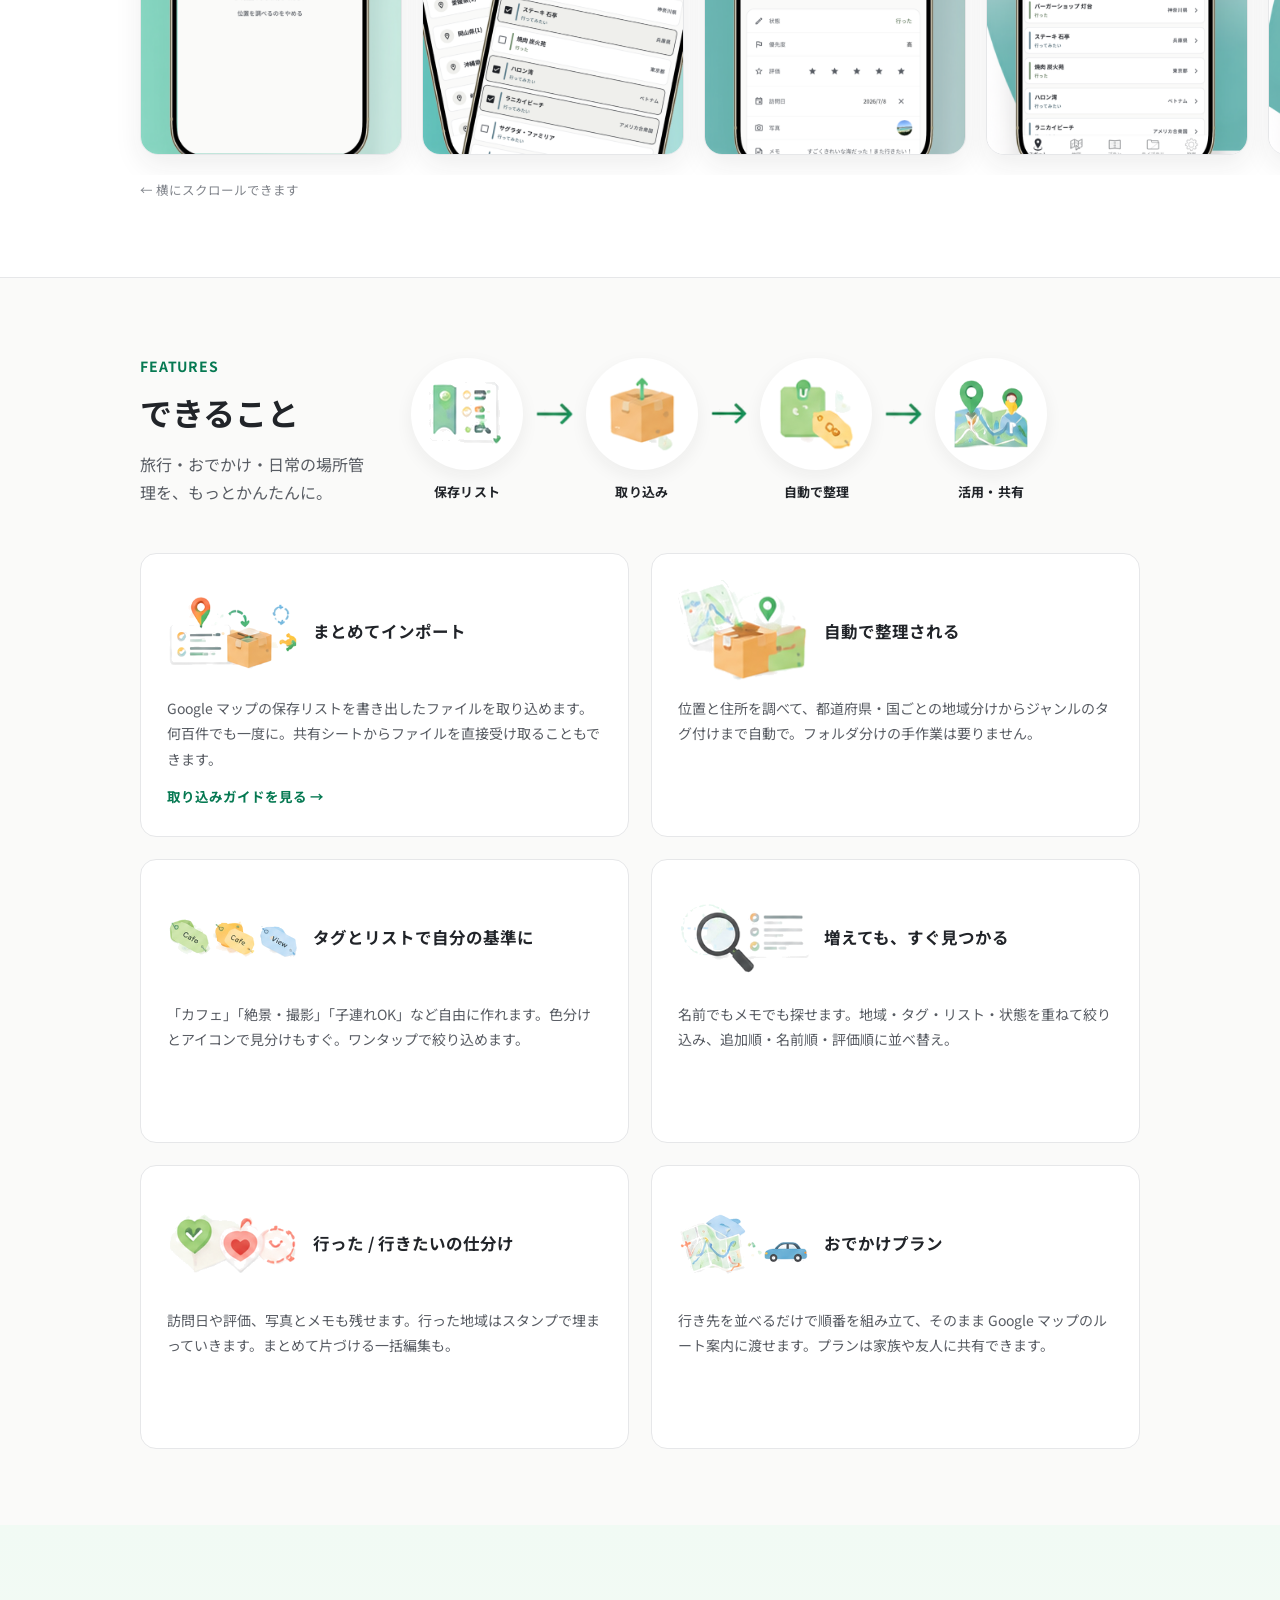
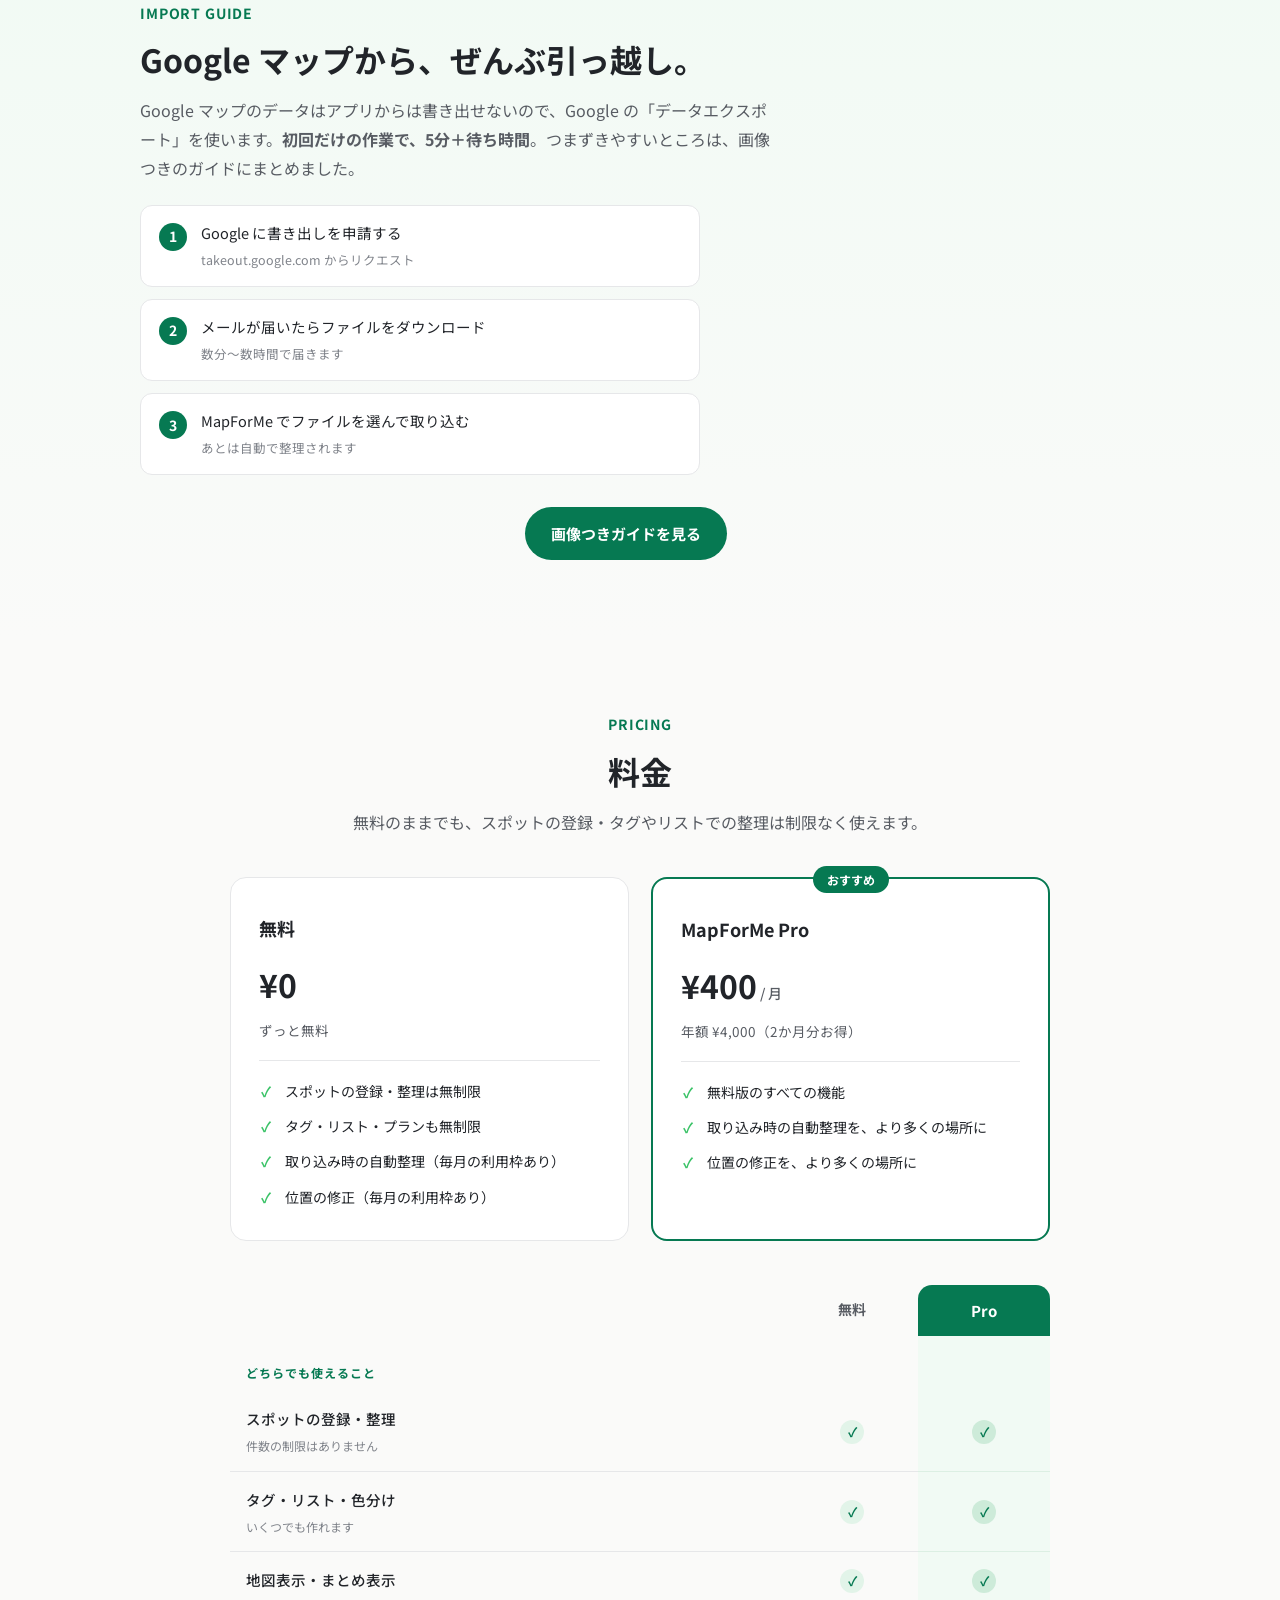
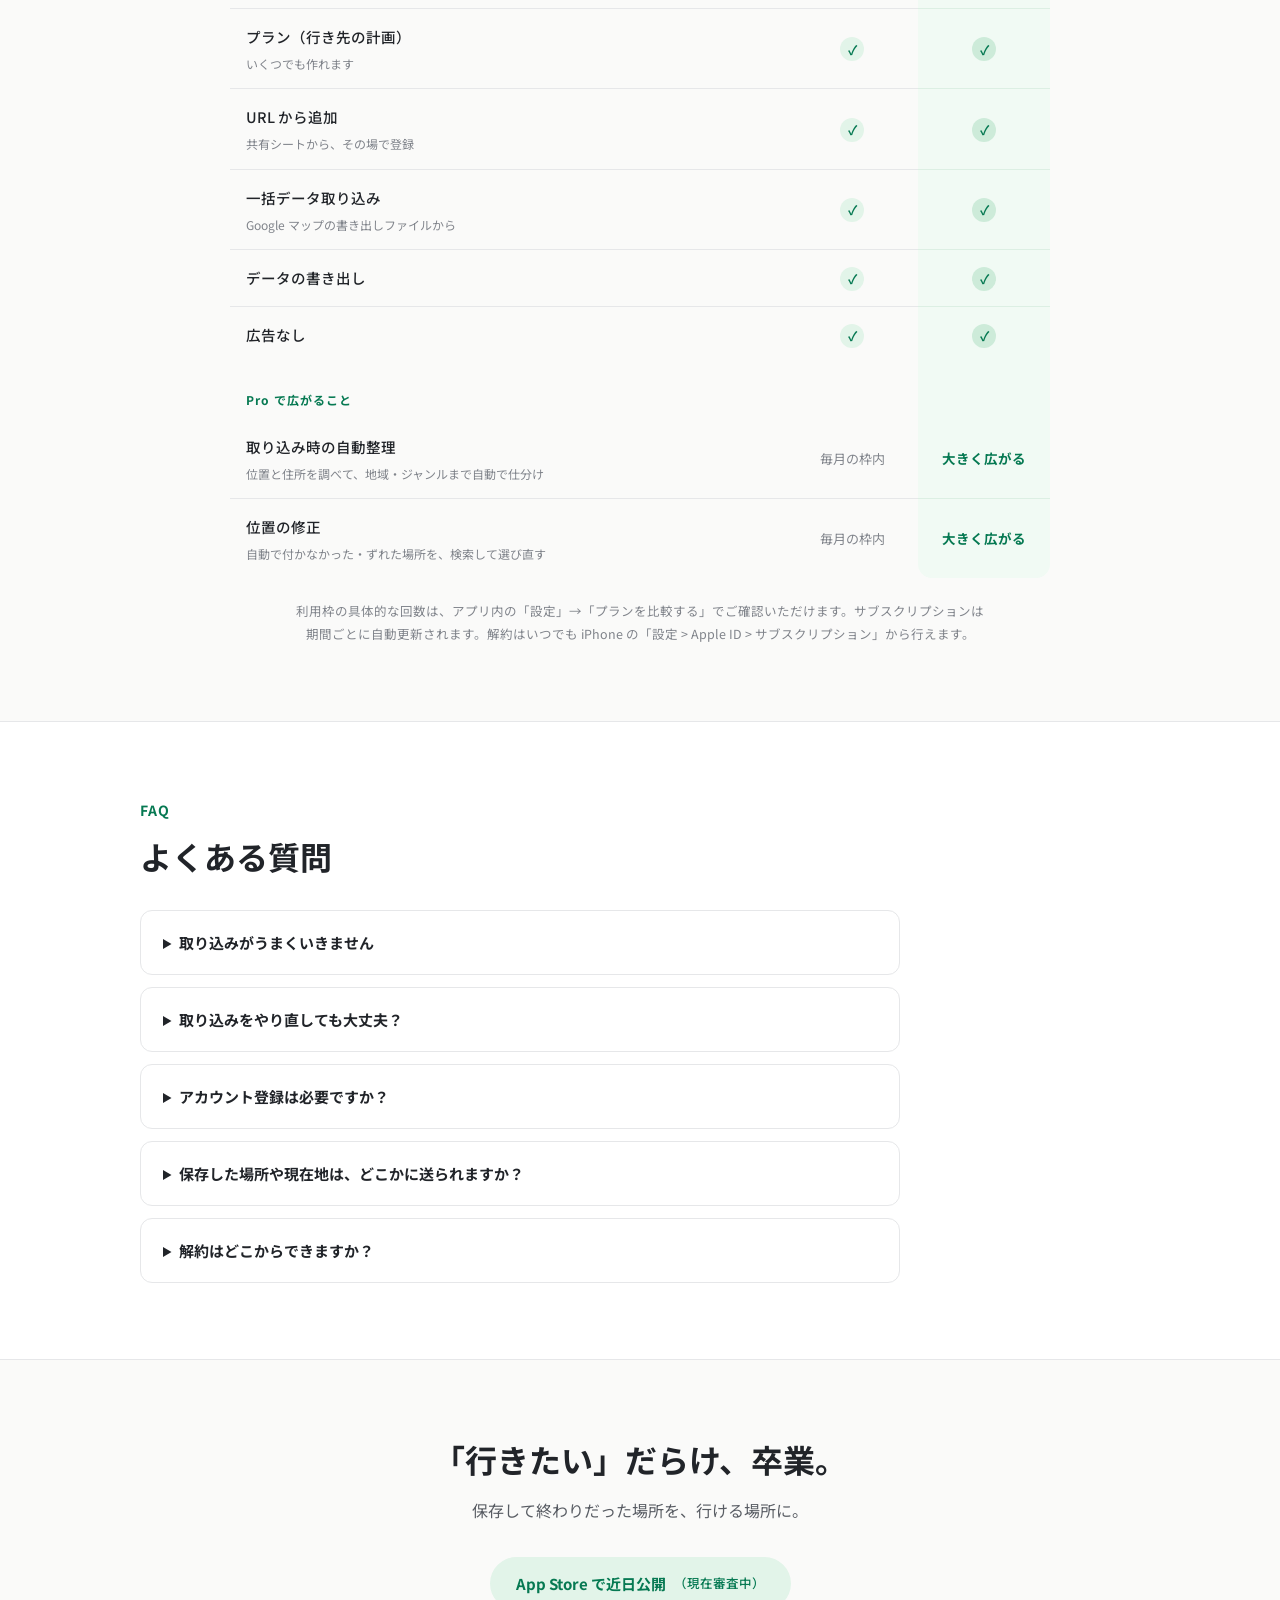
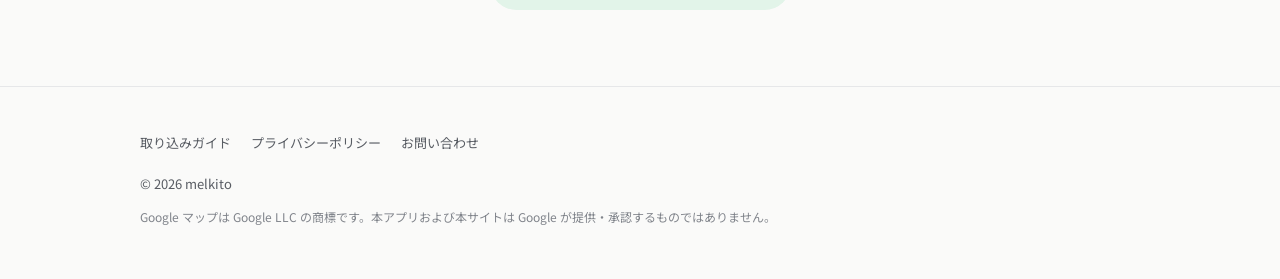
==== commit 5549d1bf: "「できること」を配布イラストのカードに刷新する - 保存リスト → 取り込み → 自動で整理 → 活用・共有 の流れをフロー図として追加 - 機能カードのアイコンをインライン SVG から配布 PNG" ====
--- a/index.html
+++ b/index.html
@@ -14,7 +14,7 @@
 <link rel="preconnect" href="https://fonts.googleapis.com">
 <link rel="preconnect" href="https://fonts.gstatic.com" crossorigin>
 <link href="https://fonts.googleapis.com/css2?family=Noto+Sans+JP:wght@400;500;700&display=swap" rel="stylesheet">
-<link rel="stylesheet" href="assets/css/site.css?v=2">
+<link rel="stylesheet" href="assets/css/site.css?v=3">
 </head>
 <body>
 
@@ -68,129 +68,83 @@
         <h2>できること</h2>
         <p class="section-lead">旅行・おでかけ・日常の場所管理を、もっとかんたんに。</p>
       </div>
-      <svg class="features-scene" viewBox="0 0 520 190" fill="none" aria-hidden="true">
-        <!-- 地面。左右の端と底を閉じた「島」の形にして、四角い帯に見えないようにする -->
-        <path d="M16 148C90 138 150 156 230 148s150-8 274-2v18q0 8-8 8H24q-8 0-8-8z" fill="#EFF7F1"/>
-        <path d="M16 162c84-8 154 6 234-2s150 2 270-2v6q0 8-8 8H24q-8 0-8-8z" fill="#E2F4E9"/>
-        <!-- 塔 -->
-        <path d="M300 26l22 124h-44z" fill="#CDE7D6"/>
-        <path d="M289 92h22M283 120h34" stroke="#A9D6BC" stroke-width="3" stroke-linecap="round"/>
-        <path d="M300 26V14" stroke="#A9D6BC" stroke-width="3" stroke-linecap="round"/>
-        <!-- 家 -->
-        <g fill="#FFFFFF" stroke="#BFD9C8" stroke-width="2.5" stroke-linejoin="round">
-          <path d="M62 122h34v28H62z"/><path d="M58 122l21-16 21 16"/>
-          <path d="M120 132h28v18h-28z"/><path d="M116 132l18-13 18 13"/>
-          <path d="M382 126h32v24h-32z"/><path d="M378 126l20-15 20 15"/>
-        </g>
-        <rect x="74" y="132" width="10" height="10" rx="1.5" fill="#E2F4E9"/>
-        <rect x="392" y="134" width="10" height="10" rx="1.5" fill="#E2F4E9"/>
-        <!-- 木 -->
-        <g stroke="#8FCBA6" stroke-width="3" stroke-linecap="round">
-          <path d="M180 152v-18M232 152v-22M348 152v-18M446 152v-20"/>
-        </g>
-        <circle cx="180" cy="126" r="15" fill="#A9D6BC"/>
-        <circle cx="232" cy="120" r="18" fill="#8FCBA6"/>
-        <circle cx="348" cy="126" r="14" fill="#A9D6BC"/>
-        <circle cx="446" cy="124" r="16" fill="#8FCBA6"/>
-        <!-- 道(手前の帯の上を走らせる) -->
-        <path d="M48 172c78-6 148 6 222-2s142 2 202-2" stroke="#CDE7D6" stroke-width="5"
-              stroke-linecap="round" stroke-dasharray="2 13"/>
-        <!-- ピン -->
-        <g stroke-width="3" fill="#fff">
-          <path d="M96 62c0 9-11 19-11 19S74 71 74 62a11 11 0 0122 0z" stroke="#067952"/>
-          <path d="M254 48c0 8-9.5 17-9.5 17S235 56 235 48a9.5 9.5 0 0119 0z" stroke="#5E7E8C"/>
-          <path d="M432 70c0 8-9.5 17-9.5 17S413 78 413 70a9.5 9.5 0 0119 0z" stroke="#A98B57"/>
-        </g>
-        <circle cx="85" cy="62" r="4" fill="#39C266"/>
-        <circle cx="244.5" cy="48" r="3.5" fill="#5E7E8C"/>
-        <circle cx="422.5" cy="70" r="3.5" fill="#A98B57"/>
-      </svg>
+      <!-- 保存 → 取り込み → 整理 → 活用 の流れ。
+           矢印は li + li の疑似要素で描くので、読み上げには 4 ステップだけが並ぶ。 -->
+      <ol class="flow">
+        <li>
+          <div class="flow-inner">
+            <span class="flow-art"><img src="assets/img/features/flow-01-savedlist.png" alt="" width="76" height="67" loading="lazy"></span>
+            <span class="flow-label">保存リスト</span>
+          </div>
+        </li>
+        <li>
+          <div class="flow-inner">
+            <span class="flow-art"><img src="assets/img/features/flow-02-import.png" alt="" width="77" height="86" loading="lazy"></span>
+            <span class="flow-label">取り込み</span>
+          </div>
+        </li>
+        <li>
+          <div class="flow-inner">
+            <span class="flow-art"><img src="assets/img/features/flow-03-organize.png" alt="" width="85" height="82" loading="lazy"></span>
+            <span class="flow-label">自動で整理</span>
+          </div>
+        </li>
+        <li>
+          <div class="flow-inner">
+            <span class="flow-art"><img src="assets/img/features/flow-04-share.png" alt="" width="108" height="98" loading="lazy"></span>
+            <span class="flow-label">活用・共有</span>
+          </div>
+        </li>
+      </ol>
     </div>
 
     <div class="features">
       <a class="feature feature-link" href="guide/">
-        <div class="art">
-          <svg viewBox="0 0 72 72" fill="none" aria-hidden="true">
-            <rect x="10" y="40" width="52" height="22" rx="6" fill="#E2F4E9"/>
-            <path d="M10 46v10a6 6 0 006 6h40a6 6 0 006-6V46" stroke="#212429" stroke-width="3" stroke-linecap="round"/>
-            <path d="M36 10v26" stroke="#067952" stroke-width="3.5" stroke-linecap="round"/>
-            <path d="M26 27l10 10 10-10" stroke="#067952" stroke-width="3.5" stroke-linecap="round" stroke-linejoin="round"/>
-            <circle cx="17" cy="18" r="4" fill="#88E7A7"/>
-            <circle cx="56" cy="24" r="3" fill="#5E7E8C"/>
-          </svg>
-        </div>
-        <h3>まとめてインポート</h3>
+        <div class="feature-top">
+          <div class="art"><img src="assets/img/features/card-import.png" alt="" width="203" height="118" loading="lazy"></div>
+          <h3>まとめてインポート</h3>
+        </div>
         <p>Google マップの保存リストを書き出したファイルを取り込めます。何百件でも一度に。共有シートからファイルを直接受け取ることもできます。</p>
         <span class="more">取り込みガイドを見る →</span>
       </a>
 
       <div class="feature">
-        <div class="art">
-          <svg viewBox="0 0 72 72" fill="none" aria-hidden="true">
-            <path d="M8 22a5 5 0 015-5h13l6 7h27a5 5 0 015 5v25a5 5 0 01-5 5H13a5 5 0 01-5-5z" fill="#E2F4E9"/>
-            <path d="M8 22a5 5 0 015-5h13l6 7h27a5 5 0 015 5v25a5 5 0 01-5 5H13a5 5 0 01-5-5z" stroke="#212429" stroke-width="3" stroke-linejoin="round"/>
-            <path d="M22 44h12M22 52h20" stroke="#067952" stroke-width="3" stroke-linecap="round"/>
-            <path d="M54 8l2.2 5.8L62 16l-5.8 2.2L54 24l-2.2-5.8L46 16l5.8-2.2z" fill="#39C266"/>
-          </svg>
-        </div>
-        <h3>自動で整理される</h3>
+        <div class="feature-top">
+          <div class="art"><img src="assets/img/features/card-organize.png" alt="" width="135" height="106" loading="lazy"></div>
+          <h3>自動で整理される</h3>
+        </div>
         <p>位置と住所を調べて、都道府県・国ごとの地域分けからジャンルのタグ付けまで自動で。フォルダ分けの手作業は要りません。</p>
       </div>
 
       <div class="feature">
-        <div class="art">
-          <svg viewBox="0 0 72 72" fill="none" aria-hidden="true">
-            <path d="M40 12h18a4 4 0 014 4v18L38 54 20 36z" fill="#E2F4E9"/>
-            <path d="M34 20h18a4 4 0 014 4v18L36 62 14 40z" fill="#fff" stroke="#212429" stroke-width="3" stroke-linejoin="round"/>
-            <circle cx="46" cy="30" r="4.5" fill="#7E4F5C"/>
-            <path d="M40 12h18a4 4 0 014 4v18" stroke="#067952" stroke-width="3" stroke-linecap="round"/>
-          </svg>
-        </div>
-        <h3>タグとリストで自分の基準に</h3>
+        <div class="feature-top">
+          <div class="art"><img src="assets/img/features/card-tags.png" alt="" width="228" height="74" loading="lazy"></div>
+          <h3>タグとリストで自分の基準に</h3>
+        </div>
         <p>「カフェ」「絶景・撮影」「子連れOK」など自由に作れます。色分けとアイコンで見分けもすぐ。ワンタップで絞り込めます。</p>
       </div>
 
       <div class="feature">
-        <div class="art">
-          <svg viewBox="0 0 72 72" fill="none" aria-hidden="true">
-            <rect x="8" y="12" width="34" height="42" rx="5" fill="#E2F4E9"/>
-            <path d="M16 24h18M16 33h14M16 42h9" stroke="#067952" stroke-width="3" stroke-linecap="round"/>
-            <circle cx="45" cy="41" r="15" fill="#fff" stroke="#212429" stroke-width="3"/>
-            <path d="M56 52l9 9" stroke="#212429" stroke-width="4" stroke-linecap="round"/>
-            <circle cx="45" cy="41" r="6" fill="#88E7A7"/>
-          </svg>
-        </div>
-        <h3>増えても、すぐ見つかる</h3>
+        <div class="feature-top">
+          <div class="art"><img src="assets/img/features/card-search.png" alt="" width="182" height="101" loading="lazy"></div>
+          <h3>増えても、すぐ見つかる</h3>
+        </div>
         <p>名前でもメモでも探せます。地域・タグ・リスト・状態を重ねて絞り込み、追加順・名前順・評価順に並べ替え。</p>
       </div>
 
       <div class="feature">
-        <div class="art">
-          <svg viewBox="0 0 72 72" fill="none" aria-hidden="true">
-            <rect x="12" y="12" width="48" height="48" rx="7" fill="#E2F4E9"/>
-            <rect x="12" y="12" width="48" height="48" rx="7" stroke="#212429" stroke-width="3"/>
-            <path d="M22 30l6 6 12-13" stroke="#067952" stroke-width="3.5" stroke-linecap="round" stroke-linejoin="round"/>
-            <path d="M22 47h20" stroke="#A98B57" stroke-width="3.5" stroke-linecap="round"/>
-            <circle cx="50" cy="47" r="4" fill="#A98B57"/>
-          </svg>
-        </div>
-        <h3>行った / 行きたいの仕分け</h3>
+        <div class="feature-top">
+          <div class="art"><img src="assets/img/features/card-visited.png" alt="" width="178" height="87" loading="lazy"></div>
+          <h3>行った / 行きたいの仕分け</h3>
+        </div>
         <p>訪問日や評価、写真とメモも残せます。行った地域はスタンプで埋まっていきます。まとめて片づける一括編集も。</p>
       </div>
 
       <div class="feature">
-        <div class="art">
-          <svg viewBox="0 0 72 72" fill="none" aria-hidden="true">
-            <rect x="9" y="16" width="54" height="44" rx="6" fill="#E2F4E9"/>
-            <rect x="9" y="16" width="54" height="44" rx="6" stroke="#212429" stroke-width="3"/>
-            <path d="M9 28h54M23 10v10M49 10v10" stroke="#212429" stroke-width="3" stroke-linecap="round"/>
-            <path d="M21 50c8 0 6-12 15-12s8 10 15 10" stroke="#067952" stroke-width="3"
-                  stroke-linecap="round" stroke-dasharray="1 7"/>
-            <circle cx="21" cy="50" r="4" fill="#39C266"/>
-            <circle cx="51" cy="48" r="4" fill="#5E7E8C"/>
-          </svg>
-        </div>
-        <h3>おでかけプラン</h3>
+        <div class="feature-top">
+          <div class="art"><img src="assets/img/features/card-plan.png" alt="" width="214" height="105" loading="lazy"></div>
+          <h3>おでかけプラン</h3>
+        </div>
         <p>行き先を並べるだけで順番を組み立て、そのまま Google マップのルート案内に渡せます。プランは家族や友人に共有できます。</p>
       </div>
     </div>
--- a/assets/css/site.css
+++ b/assets/css/site.css
@@ -155,31 +155,82 @@
 }
 
 /* ---------- feature grid ----------
-   カード(枠+影)をやめ、イラストを主役にした軽い面で並べる。
-   イラストは外部画像ではなくインライン SVG —— ブランド配色をそのまま使え、
-   拡大しても崩れず、読み込みも増えないため。 */
+   イラストは書き出し済みの PNG。配布時は白ベタ背景(透過なし)で、そのまま置くと
+   紙色の面に白い矩形が出るため、白を抜いた透過 PNG に変換して配置している。
+   素材は等倍サイズしかないため、拡大でぼやけないよう表示は実寸を上限にする
+   (HTML 側の width / height 属性が上限値)。 */
 .features-head {
-  display: grid; grid-template-columns: 0.9fr 1.1fr;
+  display: grid; grid-template-columns: minmax(190px, 0.72fr) 1.28fr;
   gap: 32px; align-items: center;
 }
-.features-scene { width: 100%; max-width: 520px; margin-left: auto; }
+
+/* 保存 → 取り込み → 整理 → 活用 の流れ。
+   円の直径 --d だけで全体が決まるようにして、画面幅の調整を 1 行で済ませる。
+   矢印は「円と同じ高さの箱」に背景として敷くので、位置合わせの計算が要らない。 */
+.flow {
+  --d: 112px;
+  list-style: none; max-width: 100%;
+  display: flex; align-items: flex-start; justify-content: flex-end;
+}
+.flow li { display: flex; align-items: flex-start; }
+.flow li + li::before {
+  content: ""; flex: 0 0 auto;
+  width: calc(var(--d) * 0.38); height: var(--d);
+  margin-inline: calc(var(--d) * 0.09);
+  background: url("../img/features/flow-arrow.png") center / contain no-repeat;
+}
+.flow-inner {
+  width: var(--d);
+  display: flex; flex-direction: column; align-items: center; gap: 10px;
+}
+.flow-art {
+  width: var(--d); height: var(--d); border-radius: 50%;
+  background: var(--surface);
+  box-shadow: 0 6px 18px rgba(33, 36, 41, 0.06);
+  display: flex; align-items: center; justify-content: center;
+}
+/* 素材ごとに縦横比が違うので、円の内側に収まる比率で頭打ちにして大きさを揃える */
+.flow-art img { width: auto; max-width: 72%; max-height: 72%; }
+.flow-label { font-size: 13px; font-weight: 700; letter-spacing: 0.01em; }
 
 .features {
-  margin-top: 52px;
-  display: grid; grid-template-columns: repeat(3, 1fr); gap: 44px 34px;
-}
-.feature { background: none; border: 0; padding: 0; }
-.feature .art { width: 76px; height: 76px; margin: 0 auto 18px; }
-.feature .art svg { width: 100%; height: 100%; }
-.feature h3 { font-size: 16.5px; font-weight: 700; margin-bottom: 8px; }
+  margin-top: 46px;
+  display: grid; grid-template-columns: repeat(2, 1fr); gap: 22px;
+  /* 行ごとではなく 6 枚すべてを同じ高さにそろえる(いちばん背の高い
+     カードに合わせて、余りはカード内の下側の余白として吸収する) */
+  grid-auto-rows: 1fr;
+}
+.feature {
+  background: var(--surface); border: 1px solid var(--border);
+  border-radius: var(--radius); padding: 26px 26px 28px;
+  display: flex; flex-direction: column;
+}
+/* イラストは見出しの横に置く。素材ごとに縦横比が違う(横長のタグから
+   ほぼ正方形の地図まで)ので、幅だけ固定して高さは成り行きにし、
+   min-height でイラストの一番高いものを受けて本文の開始位置をそろえる。 */
+.feature-top {
+  display: flex; align-items: center; gap: 14px;
+  min-height: 104px; margin-bottom: 12px;
+}
+/* 132px は素材の最小幅(card-organize の 135px)より内側。
+   ここを超えると拡大になってぼやけるので上げない。 */
+.feature .art { flex: 0 0 132px; }
+.feature .art img { width: 100%; height: auto; }
+.feature h3 { font-size: 16.5px; font-weight: 700; }
 .feature p { font-size: 14px; color: var(--ink-2); }
 /* 詳細ページがあるのは取り込みガイドだけ。リンクになっている枠だけ見た目を変える */
-.feature-link { display: block; text-decoration: none; color: inherit; }
-.feature-link .art { transition: transform 0.15s; }
-.feature-link:hover .art { transform: translateY(-3px); }
+.feature-link {
+  text-decoration: none; color: inherit;
+  transition: border-color 0.15s, box-shadow 0.15s, transform 0.15s;
+}
+.feature-link:hover {
+  border-color: #CDEBD9; transform: translateY(-2px);
+  box-shadow: 0 12px 28px rgba(6, 121, 82, 0.10);
+}
 .feature-link:hover .more { text-decoration: underline; }
+/* リンクの行だけカード下端に寄せて、他のカードと本文の始まりをそろえる */
 .feature-link .more {
-  display: inline-block; margin-top: 12px;
+  margin-top: auto; padding-top: 12px;
   color: var(--green-dark); font-size: 13.5px; font-weight: 700;
 }
 
@@ -391,9 +442,8 @@
 
 /* ---------- responsive ---------- */
 @media (max-width: 1000px) {
-  .features { grid-template-columns: repeat(2, 1fr); }
-  .features-head { grid-template-columns: 1fr; gap: 20px; }
-  .features-scene { margin-inline: auto; max-width: 460px; }
+  .features-head { grid-template-columns: 1fr; gap: 26px; }
+  .flow { justify-content: center; }
 }
 
 @media (max-width: 820px) {
@@ -402,12 +452,22 @@
   .hero .wrap { padding: 0 14px; }
   .hero .poster { max-height: none; border-radius: 16px; }
   .site-nav a:not(.cta) { display: none; }
-  /* 1列にすると縦に伸びすぎるので、モバイルはイラストを小さくして2列を保つ */
-  .features { grid-template-columns: repeat(2, 1fr); gap: 34px 20px; }
-  .feature .art { width: 58px; height: 58px; margin-bottom: 12px; }
-  .feature h3 { font-size: 15px; }
-  .feature p { font-size: 13px; }
-  .features-scene { max-width: 340px; }
+  /* カードにしてからは、2 列だと 1 行 7〜8 文字で本文が細切れになる。
+     1 列のほうが行数が減り、結果として縦も短くなる。 */
+  /* 1 列では横に並ぶ相手がいないので、高さをそろえると余白が空くだけ */
+  .features { grid-template-columns: 1fr; gap: 14px; grid-auto-rows: auto; }
+  .feature { padding: 20px 20px 22px; }
+  /* 1 列では横に比べる相手がいないので、本文の開始位置をそろえる必要がない。
+     min-height を外して、イラストが低いカードの余白を作らない。 */
+  .feature-top { min-height: 0; gap: 12px; margin-bottom: 10px; }
+  .feature .art { flex-basis: 92px; }
+  .feature h3 { font-size: 15.5px; }
+  .feature p { font-size: 13.5px; }
+  /* 流れは 4 つ 1 行のまま見せたいので、円の直径を画面幅に追従させる
+     (全体幅 = --d * 5.68。375px 幅でちょうど本文カラムに収まる) */
+  .flow { --d: clamp(56px, 15vw, 78px); }
+  .flow-inner { gap: 8px; }
+  .flow-label { font-size: clamp(10.5px, 2.9vw, 12px); white-space: nowrap; }
   .cards { grid-template-columns: 1fr; }
   .plans { grid-template-columns: 1fr; gap: 30px; }
   .guide-band .wrap { grid-template-columns: 1fr; }
